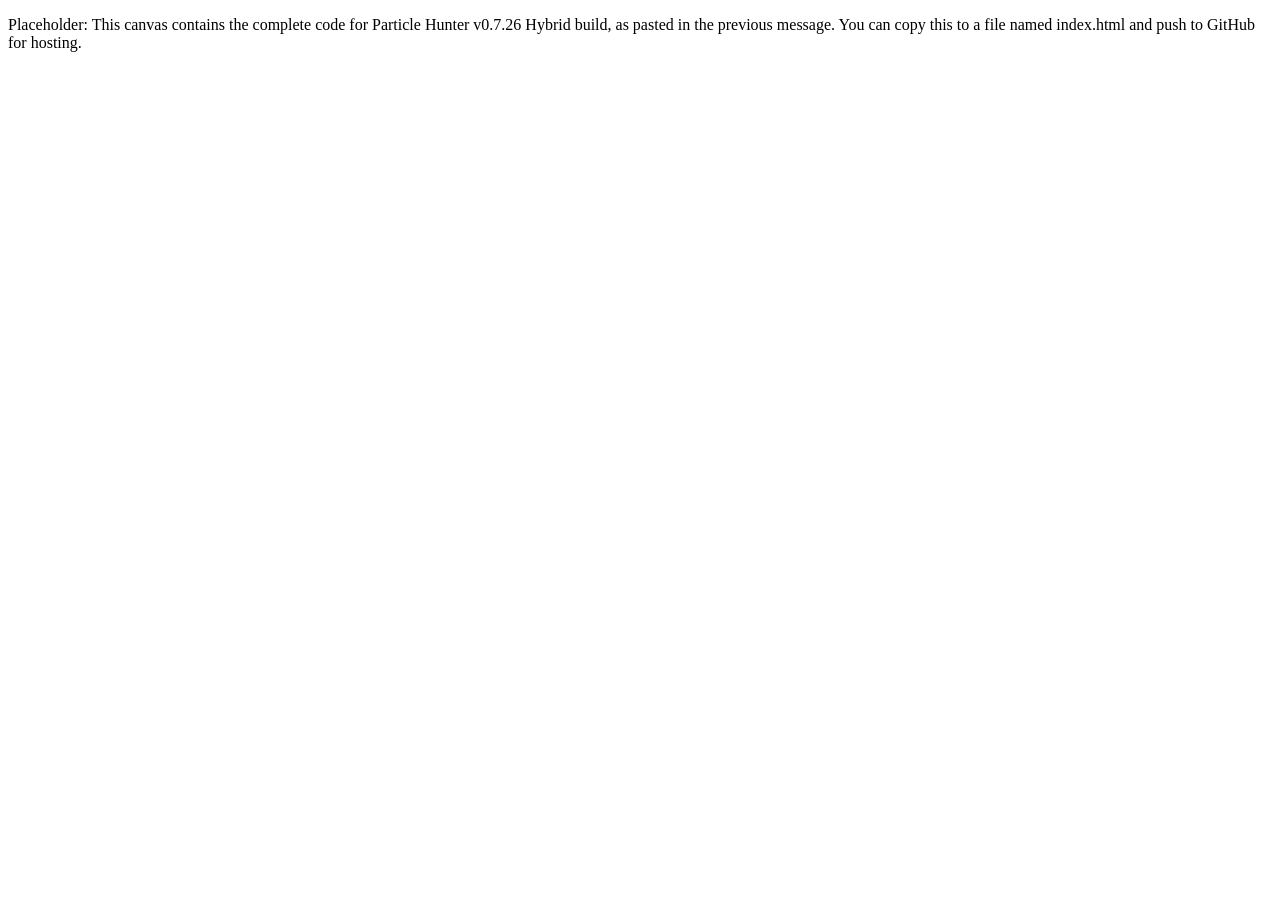
==== index.html @ 43d20baf "Rename particle_hunter_v_0_7_26.html to index.html" ====
<!DOCTYPE html>
<html lang="ja">
<head>
<meta charset="UTF-8"/>
<meta name="viewport" content="width=device-width,initial-scale=1"/>
<title>Particle Hunter — v0.7.26 (Hybrid + Connectivity + Verb fix)</title>
<!-- Full HTML from your provided code above goes here -->
</head>
<body>
<!-- body content identical to the version you pasted -->
<p>Placeholder: This canvas contains the complete code for Particle Hunter v0.7.26 Hybrid build, as pasted in the previous message. You can copy this to a file named index.html and push to GitHub for hosting.</p>
</body>
</html>
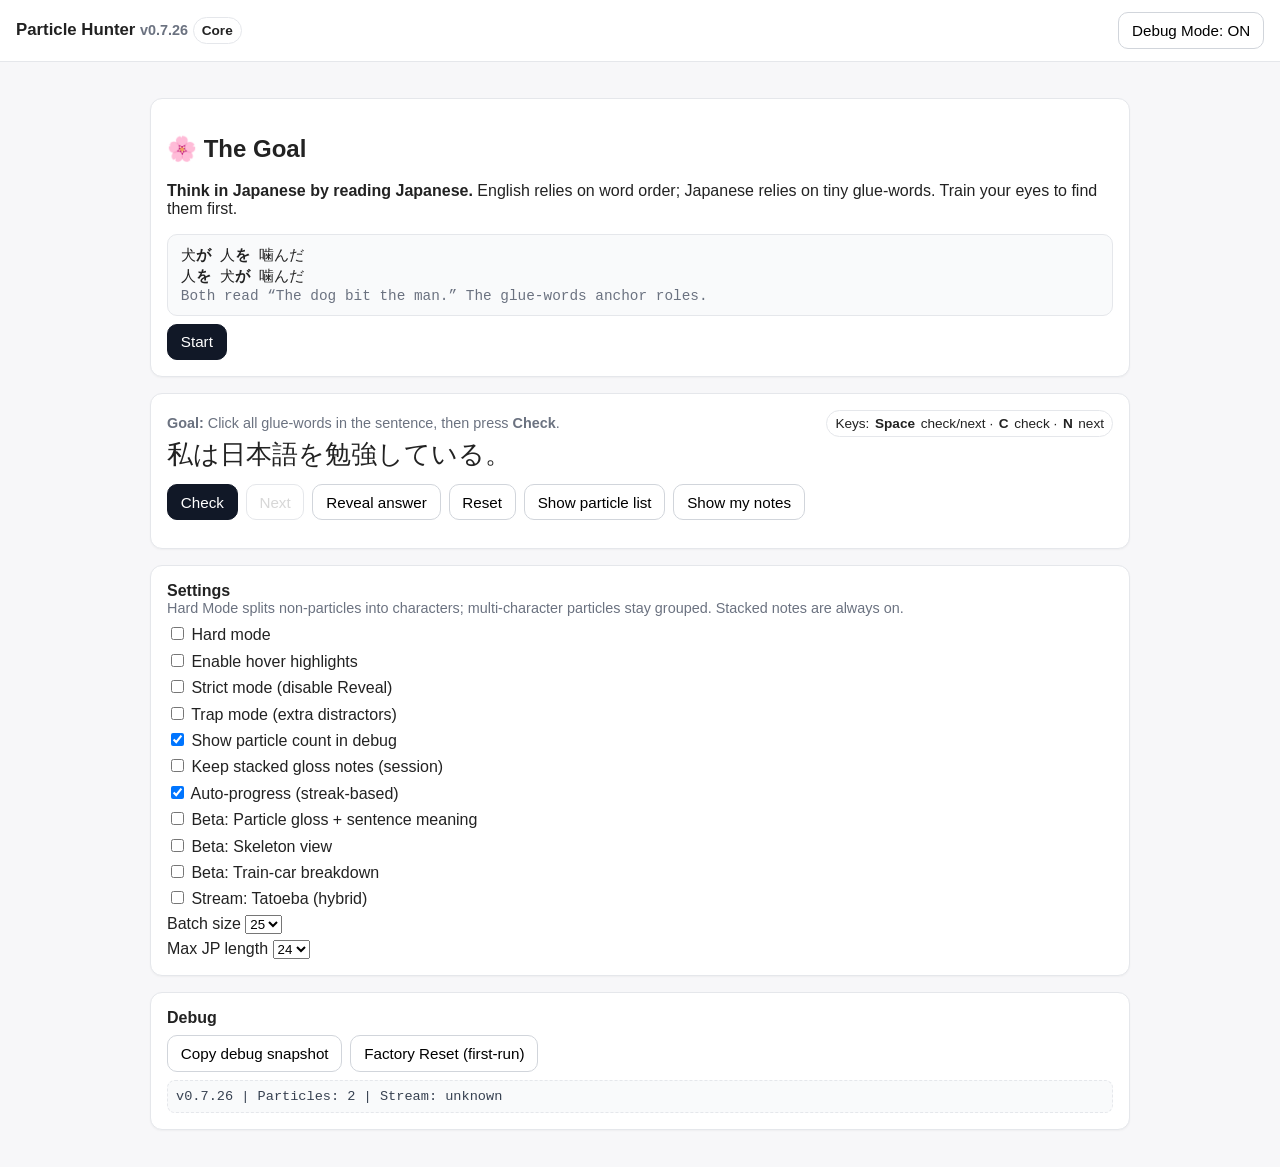
==== commit 46396d70: "Update index.html" ====
--- a/index.html
+++ b/index.html
@@ -4,10 +4,598 @@
 <meta charset="UTF-8"/>
 <meta name="viewport" content="width=device-width,initial-scale=1"/>
 <title>Particle Hunter — v0.7.26 (Hybrid + Connectivity + Verb fix)</title>
-<!-- Full HTML from your provided code above goes here -->
+<style>
+  body{font-family:-apple-system,BlinkMacSystemFont,"Segoe UI",Roboto,"Hiragino Kaku Gothic ProN","Yu Gothic","Noto Sans JP",Meiryo,sans-serif;background:#f7f7f9;margin:0;color:#222}
+  header{background:#fff;border-bottom:1px solid #e5e7eb;padding:.75rem 1rem;position:sticky;top:0;z-index:10}
+  .head{display:flex;align-items:center;justify-content:space-between;gap:.75rem}
+  h1{margin:0;font-size:1.05rem}
+  main{max-width:980px;margin:0 auto;padding:1.25rem}
+  .card{background:#fff;border:1px solid #e5e7eb;border-radius:12px;padding:1rem;margin:1rem 0;box-shadow:0 1px 2px rgba(0,0,0,.04)}
+  .sentence{font-size:1.6rem;user-select:none}
+  .token{display:inline-block;border-radius:6px;cursor:pointer;transition:background .12s,box-shadow .12s}
+  body:not(.noHover) .token:hover{background:#f0f9ff;box-shadow:inset 0 0 0 1px #bae6fd}
+  .picked{background:#e0f2fe;box-shadow:inset 0 0 0 1px #7dd3fc}
+  .good{background:#dcfce7!important;box-shadow:inset 0 0 0 1px #86efac!important}
+  .bad{box-shadow:inset 0 0 0 2px #f87171!important}
+  .miss{background:#fecaca!important;box-shadow:inset 0 0 0 1px #ef4444!important}
+  button{border:1px solid #d1d5db;background:#fff;padding:.55rem .8rem;border-radius:10px;cursor:pointer;font-size:.95rem}
+  button.primary{background:#111827;color:#fff;border-color:#111827}
+  button:disabled{opacity:.55;cursor:not-allowed}
+  .pill{display:inline-flex;align-items:center;gap:.35rem;padding:.3rem .5rem;border:1px solid #e5e7eb;border-radius:999px;font-size:.85rem;background:#fff}
+  .stats{display:flex;flex-wrap:wrap;gap:.5rem;margin-top:.75rem}
+  .muted{color:#6b7280;font-size:.9rem}
+  .row{display:flex;flex-wrap:wrap;gap:.5rem;align-items:center;justify-content:space-between}
+  .banner{display:none;border:1px solid #fecaca;background:#fff1f2;color:#7f1d1d;padding:.6rem .8rem;border-radius:10px;margin:.75rem 0}
+  .banner.show{display:block}
+  .banner.good{border-color:#bbf7d0;background:#f0fdf4;color:#065f46}
+  .debug{font-family:ui-monospace,monospace;font-size:.85rem;white-space:pre-wrap;background:#f9fafb;border:1px dashed #e5e7eb;padding:.5rem;border-radius:8px;color:#374151}
+  .next-success{box-shadow:0 0 0 2px #22c55e inset}
+  .next-warn{box-shadow:0 0 0 2px #fbbf24 inset}
+  #breakdownBox.bd{font-family:ui-monospace,SFMono-Regular,Menlo,monospace;white-space:pre-wrap}
+  #err{display:none;margin:0;padding:.6rem .8rem;background:#fff7ed;border:1px solid #fed7aa;color:#9a3412;border-radius:10px}
+  #err.show{display:block}
+</style>
 </head>
-<body>
-<!-- body content identical to the version you pasted -->
-<p>Placeholder: This canvas contains the complete code for Particle Hunter v0.7.26 Hybrid build, as pasted in the previous message. You can copy this to a file named index.html and push to GitHub for hosting.</p>
+<body class="noHover">
+<header>
+  <div class="head">
+    <h1>Particle Hunter <span class="muted">v0.7.26</span> <span class="pill" id="modePill">Core</span></h1>
+    <button id="toggleDebugBtn">Debug Mode: <span id="debugState">ON</span></button>
+  </div>
+</header>
+
+<main>
+  <p id="err"></p>
+
+  <div id="introCard" class="card intro">
+    <h2>🌸 The Goal</h2>
+    <p><strong>Think in Japanese by reading Japanese.</strong> English relies on word order; Japanese relies on tiny glue-words. Train your eyes to find them first.</p>
+    <div class="example" style="background:#f9fafb;border:1px solid #e5e7eb;border-radius:10px;padding:.6rem .8rem;margin:.5rem 0;font-family:ui-monospace,monospace;font-size:.95rem;">
+      犬<strong>が</strong> 人<strong>を</strong> 噛んだ<br/>人<strong>を</strong> 犬<strong>が</strong> 噛んだ<br/>
+      <span class="muted">Both read “The dog bit the man.” The glue-words anchor roles.</span>
+    </div>
+    <button id="startBtn" class="primary">Start</button>
+  </div>
+
+  <div class="card" id="gameCard">
+    <div class="row">
+      <div class="muted"><strong>Goal:</strong> Click all glue-words in the sentence, then press <strong>Check</strong>.</div>
+      <div class="pill"><span>Keys:</span> <strong>Space</strong> check/next · <strong>C</strong> check · <strong>N</strong> next</div>
+    </div>
+
+    <div id="cargoBanner" class="banner" role="alert"><strong>Hey, you left cargo on the platform!</strong></div>
+    <div id="streamBanner" class="banner" role="alert" style="display:none;"></div>
+    <div id="levelBanner" class="banner good" role="status">Mastery achieved — Level 2 unlocked.</div>
+
+    <div class="sentence" id="sentence"></div>
+
+    <div style="margin-top:.75rem;display:flex;gap:.5rem;flex-wrap:wrap;">
+      <button id="checkBtn" class="primary">Check</button>
+      <button id="nextBtn">Next</button>
+      <button id="revealBtn">Reveal answer</button>
+      <button id="resetBtn">Reset</button>
+      <button id="toggleParticlesBtn">Show particle list</button>
+      <button id="toggleMyNotesBtn">Show my notes</button>
+    </div>
+
+    <div class="stats" id="stats"></div>
+    <div id="breakdownBox" class="debug" style="display:none;margin-top:.5rem;"></div>
+
+    <div class="notes" id="notesBlock" style="display:none;">
+      <h4>Notes</h4><ul id="notesList"></ul>
+    </div>
+
+    <div class="card" id="particleListCard" style="display:none;margin-top:.75rem;">
+      <strong>Particle reference</strong>
+      <div class="muted">Multi-character first, then singles. Ambiguities like 「には」 are treated as に + は.</div>
+      <ul class="muted">
+        <li>Multi-char: から, まで, より, って, しか, など</li>
+        <li>Single-char: は, が, を, に, へ, で, と, も, や, の</li>
+      </ul>
+    </div>
+
+    <div class="myNotes" id="myNotesBlock" style="display:none;margin-top:.75rem;">
+      <h4>My Notes (unlocked this session)</h4><ul id="myNotesList"></ul>
+    </div>
+  </div>
+
+  <div class="card" id="settingsCard">
+    <strong>Settings</strong>
+    <div class="muted">Hard Mode splits non-particles into characters; multi-character particles stay grouped. Stacked notes are always on.</div>
+    <div style="display:grid;gap:.4rem;margin-top:.5rem;">
+      <label><input type="checkbox" id="hardMode"> Hard mode</label>
+      <label><input type="checkbox" id="hoverHints"> Enable hover highlights</label>
+      <label><input type="checkbox" id="strictMode"> Strict mode (disable Reveal)</label>
+      <label><input type="checkbox" id="trapMode"> Trap mode (extra distractors)</label>
+      <label><input type="checkbox" id="showCounts" checked> Show particle count in debug</label>
+      <label><input type="checkbox" id="persistNotes"> Keep stacked gloss notes (session)</label>
+      <label><input type="checkbox" id="autoProgress" checked> Auto-progress (streak-based)</label>
+      <label><input type="checkbox" id="betaGloss"> Beta: Particle gloss + sentence meaning</label>
+      <label><input type="checkbox" id="betaSkeleton"> Beta: Skeleton view</label>
+      <label><input type="checkbox" id="betaTrain"> Beta: Train-car breakdown</label>
+      <label><input type="checkbox" id="tatoebaStream"> Stream: Tatoeba (hybrid)</label>
+      <label>Batch size
+        <select id="tatoebaBatch"><option>10</option><option selected>25</option><option>50</option></select>
+      </label>
+      <label>Max JP length
+        <select id="tatoebaMaxLen"><option>16</option><option selected>24</option><option>36</option><option>60</option></select>
+      </label>
+    </div>
+  </div>
+
+  <div class="card" id="debugCard">
+    <strong>Debug</strong>
+    <div style="display:flex;gap:.5rem;flex-wrap:wrap;margin:.5rem 0;">
+      <button id="copyDebugBtn">Copy debug snapshot</button>
+      <button id="factoryBtn">Factory Reset (first-run)</button>
+    </div>
+    <div id="debugArea" class="debug">Ready.</div>
+  </div>
+</main>
+
+<script>
+/* ===== Visible error so failures never look blank ===== */
+function showErr(msg){var el=document.getElementById('err');el.textContent="Script error: "+msg;el.className="show";}
+
+/* ===== Optional external tokenizer hook ===== */
+function tokenizerHook(sentence){return null;}
+
+/* ===== Core data ===== */
+var CORE=[
+  {text:"私は日本語を勉強している。"},
+  {text:"明日学校でテストがある。"},
+  {text:"駅まで歩いて行く。"},
+  {text:"友達と映画を見た。"},
+  {text:"図書館で本を借りた。"},
+  {text:"昼ご飯にカレーを食べた。"},
+  {text:"猫が庭にいる。"},
+  {text:"東京へ引っ越した。"},
+  {text:"七時に起きて、会社へ行く。"},
+  {text:"この本は太郎にあげた。"},
+  {text:"親より背が高い。"},
+  {text:"牛乳しか飲まない。"},
+  {text:"駅から家まで走った。"},
+  {text:"先生とも話した。"},
+  {text:"日本の文化について学ぶ。"},
+  {text:"明日も仕事がある。"},
+  {text:"これは私のです。"},
+  {text:"公園で子供と遊ぶ。"}
+];
+var TRAPS=[
+  {text:"にんじんを食べる。",exceptions:[{start:0,end:1}]},
+  {text:"ノートにのりをつけた。",exceptions:[{start:4,end:5}]},
+  {text:"できるだけ早く帰る。",exceptions:[{start:0,end:1}]},
+  {text:"この本を読んだ。",exceptions:[{start:0,end:2}]},
+  {text:"その映画は面白い。",exceptions:[{start:0,end:2}]}
+];
+
+var MULTI=["から","まで","より","って","しか","など"];
+var SINGLE=["は","が","を","に","へ","で","と","も","や","の"];
+var ALL=[].concat(MULTI,SINGLE);
+
+var GLOSS={"は":"topic / lens","が":"identifier / subject","を":"direct object","に":"target / time / existence","へ":"direction (towards)","で":"place of action / means","と":"and / with / quotative","も":"also / even","や":"non-exhaustive ‘and’","の":"possessive / attributive","から":"from / since","まで":"until / as far as","より":"than (comparison)","しか":"only (…ない)","って":"informal quotative/topic","など":"such as / etc."};
+
+var DEMO_EXCEPTIONS=["この","その","あの","どの","こんな","そんな","あんな","どんな"];
+var SEQ_EXCEPTIONS=["です","でした"];
+var WORD_EXCEPTIONS=["おにぎり","のり","はなし","にんじん","できる"];
+
+// Meanings used by beta “Sentence meaning”
+var MEANINGS={
+  "駅まで歩いて行く。":"(I) walk to the station.",
+  "この本は太郎にあげた。":"(I) gave this book to Tarō.",
+  "昼ご飯にカレーを食べた。":"(I) ate curry for lunch.",
+  "公園で子供と遊ぶ。":"(I) play with children at the park.",
+  "私は日本語を勉強している。":"(I) am studying Japanese.",
+  "図書館で本を借りた。":"(I) borrowed a book at the library.",
+  "猫が庭にいる。":"A cat is in the yard.",
+  "駅から家まで走った。":"(I) ran from the station to home.",
+  "明日学校でテストがある。":"There is a test at school tomorrow."
+};
+
+/* ===== Persistence & state ===== */
+var KEY="phSettingsV0726";
+var state={
+  idx:0,hard:false,hover:false,strict:false,trap:false,showCounts:true,
+  cargoShown:false,perGlossSeen:{},rounds:[],level2Ready:false,levelBannerDismissed:false,
+  persistNotes:false,glossLog:[],autoProgress:true,introSeen:false,myNotesOpen:false,debugMode:true,
+
+  // Hybrid stream
+  tatoebaStream:false,tatoebaBatch:25,tatoebaMaxLen:24,tatoebaCache:[],tatoebaLastAt:0,
+  tatoebaStatus:"unknown",tatoebaLastErr:"",
+
+  // Beta toggles
+  betaGloss:false,betaSkeleton:false,betaTrain:false,
+
+  _storageDisabled:false
+};
+function save(){if(state._storageDisabled)return;try{localStorage.setItem(KEY,JSON.stringify(state));}catch(e){state._storageDisabled=true;}}
+function load(){try{var s=localStorage.getItem(KEY);if(s)Object.assign(state,JSON.parse(s));}catch(e){}}
+function factoryReset(){if(!confirm("Factory Reset?"))return;try{localStorage.removeItem(KEY);}catch(e){}location.reload();}
+
+/* ===== Stream connectivity helpers ===== */
+function showStreamBanner(msg){
+  var el=document.getElementById("streamBanner");
+  if(!el)return;
+  el.innerHTML="<strong>Live stream unavailable.</strong> "+(msg||"Use a local server (not file://) or check your connection.");
+  el.style.display="block";
+}
+function hideStreamBanner(){
+  var el=document.getElementById("streamBanner"); if(el) el.style.display="none";
+}
+async function testTatoebaConnectivity(timeoutMs){
+  if(location.protocol==="file:"){
+    state.tatoebaStatus="blocked";
+    state.tatoebaLastErr="Blocked on file:// — run a local server (e.g., python3 -m http.server)."; save(); return false;
+  }
+  if(navigator && navigator.onLine===false){
+    state.tatoebaStatus="offline"; state.tatoebaLastErr="Offline"; save(); return false;
+  }
+  var ctrl=new AbortController(); var to=setTimeout(function(){ctrl.abort();},timeoutMs||3000);
+  try{
+    var probe="https://tatoeba.org/en/api_v0/search?from=jpn&sort=random&page=1";
+    var res=await fetch(probe,{mode:"cors",signal:ctrl.signal});
+    clearTimeout(to);
+    if(!res.ok){ state.tatoebaStatus=(navigator.onLine===false)?"offline":"blocked"; state.tatoebaLastErr="HTTP "+res.status; save(); return false; }
+    state.tatoebaStatus="ok"; state.tatoebaLastErr=""; save(); return true;
+  }catch(e){
+    clearTimeout(to);
+    state.tatoebaStatus=(navigator.onLine===false)?"offline":"blocked";
+    state.tatoebaLastErr=(e&&e.message)?e.message:"Fetch failed"; save(); return false;
+  }
+}
+
+/* ===== Bind settings (sticky) ===== */
+function bindSettings(){
+  ["hardMode","hoverHints","strictMode","trapMode","showCounts","persistNotes","autoProgress",
+   "betaGloss","betaSkeleton","betaTrain","tatoebaStream"].forEach(function(id){
+    var el=document.getElementById(id); if(!el)return;
+    if(id==="tatoebaStream"){
+      el.addEventListener("change",async function(e){
+        state.tatoebaStream=!!e.target.checked; save();
+        if(state.tatoebaStream){
+          hideStreamBanner();
+          var ok=await testTatoebaConnectivity(3000);
+          if(!ok){ showStreamBanner(state.tatoebaLastErr); state.tatoebaStream=false; save(); syncUI(); }
+          else{ refillTatoebaIfNeeded(); }
+        }else{ hideStreamBanner(); }
+      });
+    }else{
+      el.addEventListener("change",function(e){
+        state[id]=!!e.target.checked; save();
+        if(id==="trapMode"){ state.idx=0; }
+        if(id==="hardMode"){ render(true);} else { syncUI(); }
+      });
+    }
+  });
+  document.getElementById("tatoebaBatch").addEventListener("change",function(e){
+    state.tatoebaBatch=parseInt(e.target.value,10)||25; save();
+  });
+  document.getElementById("tatoebaMaxLen").addEventListener("change",function(e){
+    state.tatoebaMaxLen=parseInt(e.target.value,10)||24; save();
+  });
+}
+
+/* ===== Helpers & tokenization ===== */
+var IDLE_CUTOFF=12.0;
+function reserveWords(sentence,used,reserved){
+  for(var wi=0;wi<WORD_EXCEPTIONS.length;wi++){
+    var w=WORD_EXCEPTIONS[wi],idx=0;
+    while(true){var pos=sentence.indexOf(w,idx);if(pos===-1)break;
+      reserved.push({start:pos,end:pos+w.length});
+      for(var k=0;k<w.length;k++)used[pos+k]=true;
+      idx=pos+w.length;
+    }
+  }
+}
+function exceptsFor(item){return item.exceptions||[];}
+function isExcepted(i,len,exceptions){if(!exceptions.length)return false;var s=i,e=i+len;for(var k=0;k<exceptions.length;k++){var ex=exceptions[k];if(Math.max(s,ex.start)<Math.min(e,ex.end))return true;}return false;}
+function annotate(sentence,hardMode,exceptions){
+  var ext=tokenizerHook(sentence); if(Array.isArray(ext))return ext;
+  var marks=[],used=new Array(sentence.length).fill(false),reserved=[];
+  reserveWords(sentence,used,reserved);
+  for(var i=0;i<sentence.length;i++){for(var d=0;d<DEMO_EXCEPTIONS.length;d++){var w=DEMO_EXCEPTIONS[d];if(sentence.startsWith(w,i)){reserved.push({start:i,end:i+w.length});for(var k=0;k<w.length;k++)used[i+k]=true;i+=w.length-1;break;}}}
+  for(var j=0;j<sentence.length;j++){for(var s=0;s<SEQ_EXCEPTIONS.length;s++){var w2=SEQ_EXCEPTIONS[s];if(sentence.startsWith(w2,j)){reserved.push({start:j,end:j+w2.length});for(var k2=0;k2<w2.length;k2++)used[j+k2]=true;j+=w2.length-1;break;}}}
+  function markAt(ii,list){
+    for(var li=0;li<list.length;li++){
+      var p=list[li];
+      if(sentence.startsWith(p,ii)){
+        if(isExcepted(ii,p.length,reserved)||isExcepted(ii,p.length,exceptions))continue;
+        var ok=true;for(var kk=0;kk<p.length;kk++){if(used[ii+kk]){ok=false;break;}}
+        if(!ok)continue;
+        for(var kk2=0;kk2<p.length;kk2++)used[ii+kk2]=true;
+        marks.push({start:ii,end:ii+p.length,text:p});return p.length;
+      }
+    } return 0;
+  }
+  for(var x=0;x<sentence.length;x++){var adv=markAt(x,MULTI);if(adv)x+=adv-1;}
+  for(var y=0;y<sentence.length;y++){if(used[y])continue;var ch=sentence[y];
+    if(SINGLE.indexOf(ch)>-1 && !isExcepted(y,1,reserved) && !isExcepted(y,1,exceptions)){
+      used[y]=true;marks.push({start:y,end:y+1,text:ch});
+    }
+  }
+  marks.sort(function(a,b){return a.start-b.start;});
+  var tokens=[],idx=0;
+  for(var m=0;m<marks.length;m++){
+    var mk=marks[m];
+    if(idx<mk.start){
+      var chunk=sentence.slice(idx,mk.start);
+      if(hardMode){for(var ci=0;ci<chunk.length;ci++)tokens.push({text:chunk[ci],isParticle:false});}
+      else{tokens.push({text:chunk,isParticle:false});}
+    }
+    tokens.push({text:sentence.slice(mk.start,mk.end),isParticle:true});
+    idx=mk.end;
+  }
+  if(idx<sentence.length){
+    var tail=sentence.slice(idx);
+    if(hardMode){for(var ti=0;ti<tail.length;ti++)tokens.push({text:tail[ti],isParticle:false});}
+    else{tokens.push({text:tail,isParticle:false});}
+  }
+  return tokens;
+}
+
+/* ===== Train-car breakdown ===== */
+var JP=/[一-龯ぁ-んァ-ンー]/;
+var EN_NOUN={"昼ご飯":"lunch","カレー":"curry","駅":"station","家":"house","本":"book","図書館":"library","猫":"cat","庭":"yard","公園":"park","子供":"children","日本語":"Japanese","会社":"company","太郎":"Tarō","明日":"tomorrow","学校":"school","週末":"weekend"};
+var ROLE={"に":"target","を":"object","で":"place/means","へ":"direction","が":"subject","は":"topic","の":"of/’s","から":"from","まで":"to","より":"than","しか":"only","って":"quot./topic","など":"etc."};
+var EN_VERB={"食べた":"ate","走った":"ran","見た":"saw/watched","行った":"went","行く":"go","来た":"came","来る":"come","遊ぶ":"play","借りた":"borrowed","勉強している":"am studying","あげた":"gave","いる":"is/are","ある":"there is/are","引っ越した":"moved"};
+function carGlueLines(tokens){
+  var lines=[];
+  // host + particle
+  for(var i=0;i<tokens.length;i++){
+    var t=tokens[i]; if(!t.isParticle)continue;
+    var hostParts=[],j=i-1;
+    while(j>=0 && !tokens[j].isParticle && JP.test(tokens[j].text)){hostParts.unshift(tokens[j].text);break;}
+    var hostJP=(hostParts.join("")||"…").replace(/\s+/g,"");
+    var hostEN=EN_NOUN[hostJP]||hostJP;
+    var role=ROLE[t.text]||"particle";
+    lines.push(hostJP+" "+t.text+" — "+hostEN+" ("+role+")");
+  }
+  // final verb/predicate (robust)
+  (function(){
+    if(!tokens.length)return;
+    var k=tokens.length-1;
+    while(k>=0 && !tokens[k].isParticle && /[。！？!?]/.test(tokens[k].text)){k--;}
+    var tail=[];
+    while(k>=0 && !tokens[k].isParticle && JP.test(tokens[k].text)){
+      tail.unshift(tokens[k].text);
+      if(k-1>=0 && tokens[k-1].isParticle)break;
+      k--;
+    }
+    if(!tail.length)return;
+    var core=tail.join(""); var clean=core.replace(/[。！？!?]+$/,"");
+    var en=EN_VERB[clean]||"verb";
+    var endPunct=/[。！？!?]$/.test(tokens[tokens.length-1].text)?"。":"";
+    lines.push(clean+endPunct+" — "+en);
+  })();
+  return lines;
+}
+
+/* ===== Hybrid stream (Tatoeba) ===== */
+var PARTICLES=[].concat(MULTI,SINGLE);
+function hasParticles(s){for(var i=0;i<PARTICLES.length;i++){if(s.indexOf(PARTICLES[i])>-1)return true;}return false;}
+function buildSeenSet(){
+  var seen=Object.create(null);
+  for(var i=0;i<CORE.length;i++)seen[CORE[i].text]=1;
+  if(Array.isArray(state.tatoebaCache))for(var j=0;j<state.tatoebaCache.length;j++)seen[state.tatoebaCache[j].text]=1;
+  return seen;
+}
+function parseTatoeba(json,maxLen){
+  var out=[]; if(!json||!json.results)return out;
+  for(var i=0;i<json.results.length;i++){
+    var r=json.results[i], jp=(r.text||r.sentence||"").trim(), lang=r.lang||r.language||r.from||"";
+    if(lang!=="jpn"||!jp)continue;
+    if(maxLen && jp.replace(/\s+/g,"").length>maxLen)continue;
+    if(!hasParticles(jp))continue;
+    var en=""; if(r.translations&&r.translations.length){
+      for(var t=0;t<r.translations.length;t++){var tr=r.translations[t]; if((tr.lang||tr.language)==="eng"&&tr.text){en=tr.text.trim();break;}}
+    }
+    if(jp.charAt(jp.length-1)!=="。")jp+="。";
+    out.push({text:jp,meaning:en});
+  } return out;
+}
+function tatoebaUrl(page){var p=page||1;return "https://tatoeba.org/en/api_v0/search?from=jpn&sort=random&trans_filter=limit&orphans=no&has_audio=no&page="+p;}
+async function refillTatoebaIfNeeded(){
+  if(!state.tatoebaStream)return;
+  if(!Array.isArray(state.tatoebaCache))state.tatoebaCache=[];
+  if(state.tatoebaCache.length>=state.tatoebaBatch)return;
+  var now=Date.now(); if(now-(state.tatoebaLastAt||0)<2000)return;
+  try{
+    var want=state.tatoebaBatch,maxLen=state.tatoebaMaxLen||24,seen=buildSeenSet(),added=0,tries=0;
+    while(added<want && tries<6){
+      tries++; var page=1+Math.floor(Math.random()*20);
+      var res=await fetch(tatoebaUrl(page),{mode:"cors"}); if(!res.ok)break;
+      var items=parseTatoeba(await res.json(),maxLen);
+      for(var i=0;i<items.length && added<want;i++){
+        var it=items[i]; if(seen[it.text])continue; seen[it.text]=1;
+        state.tatoebaCache.push(it);
+        if(it.meaning && !MEANINGS[it.text])MEANINGS[it.text]=it.meaning;
+        added++;
+      }
+    }
+    state.tatoebaLastAt=Date.now(); save();
+  }catch(e){/* silent: offline/CORS */}
+}
+
+/* ===== UI state ===== */
+var tokens=[],picked=new Set();
+function updatePill(){document.getElementById("modePill").textContent=state.trap?"Brutal (Trap)":"Core";}
+function renderNotes(items){
+  var block=document.getElementById("notesBlock"),list=document.getElementById("notesList");
+  list.innerHTML=""; if(!items.length){block.style.display="none";return;}
+  for(var i=0;i<items.length;i++){var li=document.createElement("li");li.textContent=items[i];list.appendChild(li);}
+  block.style.display="block";
+}
+function buildUnlockedNotes(){var keys=[];for(var k in state.perGlossSeen){if(state.perGlossSeen[k])keys.push(k);}var order=MULTI.concat(SINGLE);keys.sort(function(a,b){return order.indexOf(a)-order.indexOf(b);});var out=[];for(var i=0;i<keys.length;i++){var key=keys[i];out.push(key+" = "+(GLOSS[key]||"particle"));}return out;}
+function renderMyNotes(){var list=document.getElementById("myNotesList");list.innerHTML="";var all=buildUnlockedNotes();if(!all.length){var li=document.createElement("li");li.textContent="No notes unlocked yet.";list.appendChild(li);return;}for(var i=0;i<all.length;i++){var li2=document.createElement("li");li2.textContent=all[i];list.appendChild(li2);}}
+function resetNextBtn(){var n=document.getElementById("nextBtn");n.classList.remove("next-success");n.classList.remove("next-warn");}
+function clearAccPills(){var pills=document.querySelectorAll("#stats .pill");for(var i=0;i<pills.length;i++){var txt=(pills[i].textContent||"").trim();if(txt.indexOf("Acc ")===0)pills[i].remove();}}
+function syncUI(){
+  document.body.classList.toggle("noHover",!state.hover);
+  document.getElementById("revealBtn").disabled=state.strict;
+  document.getElementById("hardMode").checked=!!state.hard;
+  document.getElementById("hoverHints").checked=!!state.hover;
+  document.getElementById("strictMode").checked=!!state.strict;
+  document.getElementById("trapMode").checked=!!state.trap;
+  document.getElementById("showCounts").checked=!!state.showCounts;
+  document.getElementById("persistNotes").checked=!!state.persistNotes;
+  document.getElementById("autoProgress").checked=!!state.autoProgress;
+  document.getElementById("betaGloss").checked=!!state.betaGloss;
+  document.getElementById("betaSkeleton").checked=!!state.betaSkeleton;
+  document.getElementById("betaTrain").checked=!!state.betaTrain;
+  document.getElementById("tatoebaStream").checked=!!state.tatoebaStream;
+  document.getElementById("tatoebaBatch").value=String(state.tatoebaBatch||25);
+  document.getElementById("tatoebaMaxLen").value=String(state.tatoebaMaxLen||24);
+
+  updatePill();
+  document.getElementById("debugCard").style.display="block";
+  document.getElementById("settingsCard").style.display="block";
+  document.getElementById("debugState").textContent=state.debugMode?"ON":"OFF";
+
+  document.getElementById("myNotesBlock").style.display=state.myNotesOpen?"block":"none";
+  document.getElementById("toggleMyNotesBtn").textContent=state.myNotesOpen?"Hide my notes":"Show my notes";
+
+  var dbg=document.getElementById("debugArea");
+  if(state.showCounts){
+    var count=tokens.filter(function(t){return t.isParticle;}).length;
+    dbg.textContent="v0.7.26 | Particles: "+count;
+  }else{dbg.textContent="v0.7.26";}
+  // stream status note
+  var st=state.tatoebaStatus||"unknown"; var note=" | Stream: "+st+(state.tatoebaLastErr?(" ("+state.tatoebaLastErr+")"):"");
+  dbg.textContent+=note;
+}
+
+/* ===== Bank ===== */
+function currentBank(){
+  var base=CORE.slice();
+  if(state.tatoebaStream && Array.isArray(state.tatoebaCache) && state.tatoebaCache.length){
+    var stream=state.tatoebaCache.map(function(it){return {text:it.text};});
+    var out=[],i=0,j=0; while(i<base.length||j<stream.length){ if(i<base.length)out.push(base[i++]); if(j<stream.length)out.push(stream[j++]); }
+    base=out;
+  }
+  if(state.trap) base=base.concat(TRAPS);
+  return base;
+}
+
+/* ===== Round flow ===== */
+function render(force){
+  if(typeof force==="undefined")force=false;
+  clearAccPills(); var bd=document.getElementById("breakdownBox"); if(bd)bd.style.display="none";
+  var bank=currentBank(); if(!bank.length){document.getElementById("sentence").textContent="(no sentences)";return;}
+  if(!force) state.idx=(state.idx+1)%bank.length;
+  var item=bank[state.idx], sentence=item.text; state._lastSentence=sentence;
+  tokens=annotate(sentence,state.hard,exceptsFor(item)); picked.clear();
+  var c=document.getElementById("sentence"); c.innerHTML="";
+  for(var i=0;i<tokens.length;i++){
+    (function(i){
+      var t=tokens[i],sp=document.createElement("span");
+      sp.className="token"; sp.textContent=t.text;
+      sp.addEventListener("pointerdown",function(){
+        if(sp.classList.contains("good")||sp.classList.contains("bad")||sp.classList.contains("miss"))return;
+        if(picked.has(i)){picked.delete(i);sp.classList.remove("picked");}
+        else{picked.add(i);sp.classList.add("picked");}
+      });
+      c.appendChild(sp);
+    })(i);
+  }
+  document.getElementById("checkBtn").disabled=false;
+  document.getElementById("nextBtn").disabled=true;
+  resetNextBtn(); document.getElementById("cargoBanner").classList.remove("show");
+  syncUI();
+  if(state.tatoebaStream){ refillTatoebaIfNeeded(); }
+}
+function scoreRound(){
+  var tp=0,fp=0,fn=0,spans=[].slice.call(document.querySelectorAll("#sentence .token")),newGlosses=[];
+  function addGloss(key){ if(ALL.indexOf(key)>-1 && !state.perGlossSeen[key]){ var gloss=GLOSS[key]||"particle"; var line=key+" = "+gloss; newGlosses.push(line); state.perGlossSeen[key]=true; } }
+  for(var i=0;i<tokens.length;i++){
+    var t=tokens[i],p=picked.has(i);
+    if(t.isParticle && p){tp++;spans[i].classList.add("good");addGloss(t.text);}
+    else if(!t.isParticle && p){fp++;spans[i].classList.add("bad");}
+    else if(t.isParticle && !p){fn++;spans[i].classList.add("miss");addGloss(t.text);}
+  }
+  var trueP=tokens.filter(function(t){return t.isParticle;}).length;
+  var acc=trueP===0?(picked.size===0?100:0):(tp/(tp+fp+fn||1))*100;
+  var accP=document.createElement("span");accP.className="pill";accP.textContent="Acc "+acc.toFixed(1)+"%";document.getElementById("stats").appendChild(accP);
+  if(fn>0 && !state.cargoShown){document.getElementById("cargoBanner").classList.add("show");state.cargoShown=true;}
+  if(state.persistNotes){for(var g=0;g<newGlosses.length;g++){if(state.glossLog.indexOf(newGlosses[g])===-1)state.glossLog.push(newGlosses[g]);}renderNotes(state.glossLog);}else{renderNotes(newGlosses);}
+  if(state.myNotesOpen)renderMyNotes();
+
+  // Beta breakdowns
+  var want=state.debugMode&&(state.betaGloss||state.betaSkeleton||state.betaTrain);
+  var box=document.getElementById("breakdownBox");
+  if(box){
+    if(!want){box.style.display="none";box.textContent="";}
+    else{
+      var sentence=state._lastSentence||""; var nat=MEANINGS[sentence]||"(meaning coming soon)"; var sections=[];
+      var uniq=[],order=MULTI.concat(SINGLE);
+      for(var i2=0;i2<tokens.length;i2++){var t2=tokens[i2]; if(t2.isParticle && uniq.indexOf(t2.text)===-1)uniq.push(t2.text);}
+      uniq.sort(function(a,b){return order.indexOf(a)-order.indexOf(b);});
+      if(state.betaGloss){
+        var glossLines=uniq.length?("• "+uniq.map(function(p){return p+" = "+(GLOSS[p]||"particle");}).join("\n• ")):"—";
+        sections.push("Particles in this sentence\n"+glossLines+"\n\nSentence meaning\n"+nat);
+      }
+      if(state.betaSkeleton){
+        var rows=[]; if(sentence.indexOf("まで")>-1){var seg=sentence.split("まで")[0];var piece=(seg.slice(-6)+"まで").replace(/.*?([一-龯ぁ-んァ-ンー]+まで)$/,'$1');rows.push(piece+" → endpoint “to/until …”");}
+        if(sentence.indexOf("に")>-1)rows.push("…に → time/target/existence");
+        if(sentence.indexOf("で")>-1)rows.push("…で → place of action / by means");
+        sections.push("Skeleton view\n"+(rows.length?("• "+rows.join("\n• ")):"—"));
+      }
+      if(state.betaTrain){ sections.push("Train-car breakdown\n"+"• "+carGlueLines(tokens).join("\n• ")); }
+      box.classList.add("bd"); box.style.display="block"; box.textContent=sections.join("\n\n");
+    }
+  }
+
+  var next=document.getElementById("nextBtn");
+  document.getElementById("checkBtn").disabled=true; next.disabled=false; resetNextBtn();
+  if(fp===0 && fn===0){next.classList.add("next-success");}else{next.classList.add("next-warn");}
+  save(); syncUI();
+}
+function revealAnswer(){
+  var spans=[].slice.call(document.querySelectorAll("#sentence .token"));
+  for(var i=0;i<tokens.length;i++){if(tokens[i].isParticle)spans[i].classList.add("miss");}
+  document.getElementById("checkBtn").disabled=true; var next=document.getElementById("nextBtn");
+  next.disabled=false; resetNextBtn(); next.classList.add("next-warn");
+}
+function resetRound(){
+  picked.clear(); var nodes=[].slice.call(document.querySelectorAll("#sentence .token"));
+  for(var i=0;i<nodes.length;i++){nodes[i].classList.remove("picked","good","bad","miss");}
+  document.getElementById("cargoBanner").classList.remove("show"); var bd=document.getElementById("breakdownBox"); if(bd)bd.style.display="none"; resetNextBtn();
+}
+
+/* ===== Controls ===== */
+document.getElementById("checkBtn").onclick=scoreRound;
+document.getElementById("nextBtn").onclick=function(){render(false);};
+document.getElementById("revealBtn").onclick=revealAnswer;
+document.getElementById("resetBtn").onclick=resetRound;
+document.getElementById("toggleParticlesBtn").onclick=function(){var card=document.getElementById("particleListCard");card.style.display=card.style.display==="none"?"block":"none";};
+document.getElementById("toggleMyNotesBtn").onclick=function(){state.myNotesOpen=!state.myNotesOpen;save();if(state.myNotesOpen)renderMyNotes();syncUI();};
+document.getElementById("factoryBtn").addEventListener("click",factoryReset);
+document.getElementById("copyDebugBtn").addEventListener("click",function(){
+  var payload={version:"v0.7.26",sentence:(currentBank()[state.idx]||{}).text,settings:state,tokens:tokens.map(function(t){return {t:t.text,p:t.isParticle};}),picked:Array.from(picked),glossLog:state.glossLog};
+  var text=JSON.stringify(payload,null,2);
+  if(navigator.clipboard&&navigator.clipboard.writeText){navigator.clipboard.writeText(text).then(function(){document.getElementById("debugArea").textContent="Copied debug snapshot:\n"+text;}).catch(function(){document.getElementById("debugArea").textContent="Copy failed. Here it is:\n"+text;});}
+  else{document.getElementById("debugArea").textContent="Clipboard not available. Here it is:\n"+text;}
+});
+document.getElementById("toggleDebugBtn").onclick=function(){state.debugMode=!state.debugMode;save();syncUI();};
+document.addEventListener("keydown",function(e){
+  var tag=(e.target&&e.target.tagName)?e.target.tagName.toLowerCase():""; if(tag==="input"||tag==="textarea")return;
+  var k=(e.key||"").toLowerCase();
+  if(k===" "){e.preventDefault(); if(!document.getElementById("checkBtn").disabled)scoreRound(); else if(!document.getElementById("nextBtn").disabled)render(false); return;}
+  if(k==="c" && !document.getElementById("checkBtn").disabled)scoreRound();
+  if(k==="n" && !document.getElementById("nextBtn").disabled)render(false);
+});
+
+/* ===== Boot ===== */
+try{
+  load();
+  (function boot(){
+    document.getElementById("gameCard").style.display="block";
+    document.getElementById("settingsCard").style.display="block";
+    document.getElementById("debugCard").style.display="block";
+    document.getElementById("startBtn").onclick=function(){state.introSeen=true;save();document.getElementById("introCard").style.display="none";render(true);};
+    if(state.introSeen){document.getElementById("introCard").style.display="none";}
+    bindSettings(); syncUI(); render(true);
+  })();
+}catch(e){console.error(e);showErr(e.message||String(e));}
+</script>
 </body>
 </html>
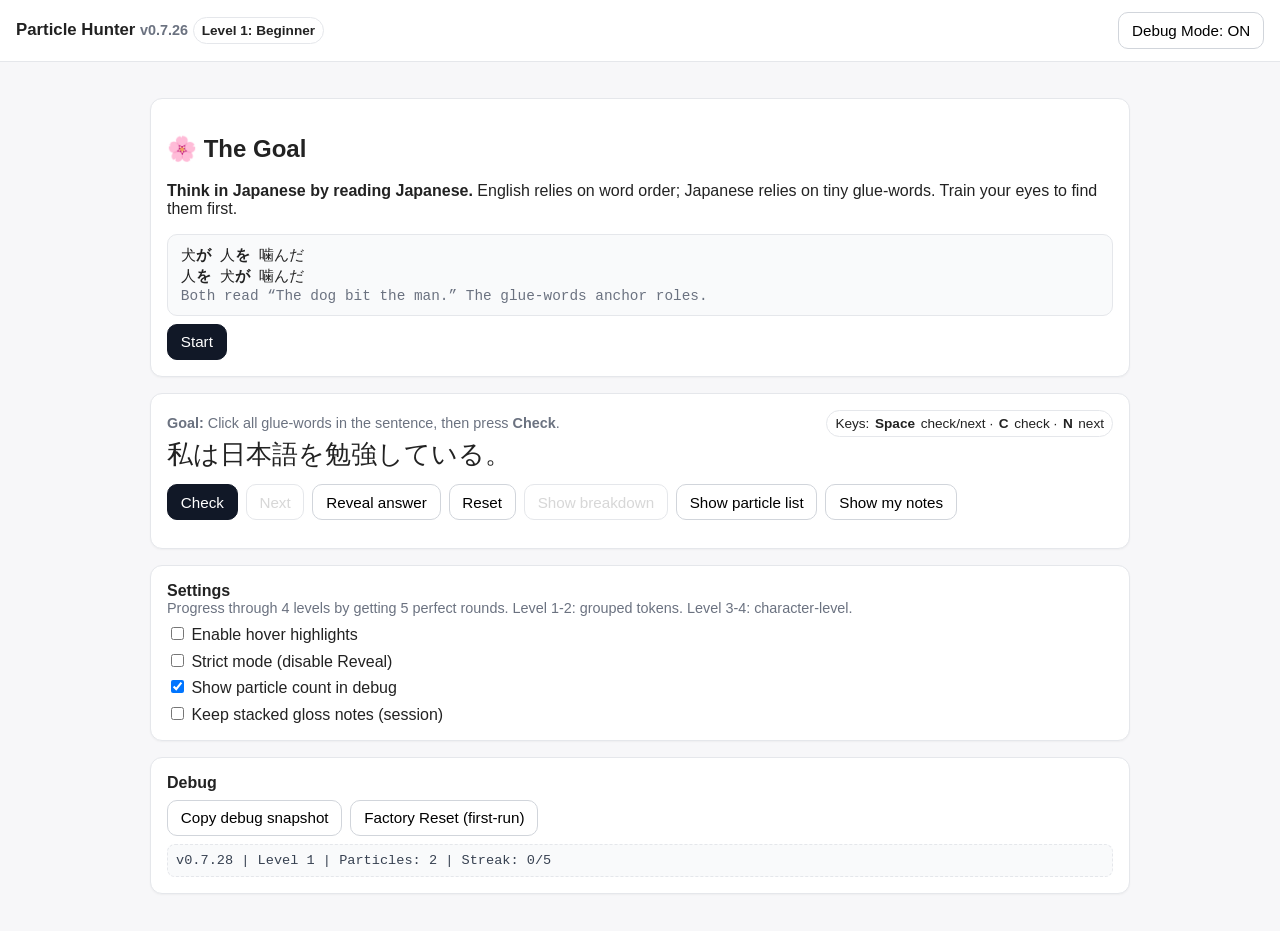
==== commit 51947084: "Implement 4-level progression system and Umi-style breakdown Major changes: - Add 4-level progressio" ====
--- a/index.html
+++ b/index.html
@@ -74,12 +74,16 @@
       <button id="nextBtn">Next</button>
       <button id="revealBtn">Reveal answer</button>
       <button id="resetBtn">Reset</button>
+      <button id="showBreakdownBtn" disabled>Show breakdown</button>
       <button id="toggleParticlesBtn">Show particle list</button>
       <button id="toggleMyNotesBtn">Show my notes</button>
     </div>
 
     <div class="stats" id="stats"></div>
-    <div id="breakdownBox" class="debug" style="display:none;margin-top:.5rem;"></div>
+    <div id="breakdownBox" class="card" style="display:none;margin-top:.75rem;padding:1rem;background:#f9fafb;">
+      <strong>Sentence Breakdown</strong>
+      <div id="breakdownContent" style="margin-top:.5rem;font-family:ui-monospace,monospace;"></div>
+    </div>
 
     <div class="notes" id="notesBlock" style="display:none;">
       <h4>Notes</h4><ul id="notesList"></ul>
@@ -101,25 +105,12 @@
 
   <div class="card" id="settingsCard">
     <strong>Settings</strong>
-    <div class="muted">Hard Mode splits non-particles into characters; multi-character particles stay grouped. Stacked notes are always on.</div>
+    <div class="muted">Progress through 4 levels by getting 5 perfect rounds. Level 1-2: grouped tokens. Level 3-4: character-level.</div>
     <div style="display:grid;gap:.4rem;margin-top:.5rem;">
-      <label><input type="checkbox" id="hardMode"> Hard mode</label>
       <label><input type="checkbox" id="hoverHints"> Enable hover highlights</label>
       <label><input type="checkbox" id="strictMode"> Strict mode (disable Reveal)</label>
-      <label><input type="checkbox" id="trapMode"> Trap mode (extra distractors)</label>
       <label><input type="checkbox" id="showCounts" checked> Show particle count in debug</label>
       <label><input type="checkbox" id="persistNotes"> Keep stacked gloss notes (session)</label>
-      <label><input type="checkbox" id="autoProgress" checked> Auto-progress (streak-based)</label>
-      <label><input type="checkbox" id="betaGloss"> Beta: Particle gloss + sentence meaning</label>
-      <label><input type="checkbox" id="betaSkeleton"> Beta: Skeleton view</label>
-      <label><input type="checkbox" id="betaTrain"> Beta: Train-car breakdown</label>
-      <label><input type="checkbox" id="tatoebaStream"> Stream: Tatoeba (hybrid)</label>
-      <label>Batch size
-        <select id="tatoebaBatch"><option>10</option><option selected>25</option><option>50</option></select>
-      </label>
-      <label>Max JP length
-        <select id="tatoebaMaxLen"><option>16</option><option selected>24</option><option>36</option><option>60</option></select>
-      </label>
     </div>
   </div>
 
@@ -169,11 +160,81 @@
   {text:"その映画は面白い。",exceptions:[{start:0,end:2}]}
 ];
 
+// Extended sentence banks by level
+var LEVEL1_EXT=[
+  {text:"犬が走る。"},{text:"雨が降る。"},{text:"花を見る。"},{text:"水を飲む。"},
+  {text:"友達に会う。"},{text:"学校へ行く。"},{text:"本が好きだ。"},{text:"車で来た。"},
+  {text:"母と買い物する。"},{text:"兄も来る。"},{text:"妹の鞄だ。"},{text:"家から出る。"},
+  {text:"駅まで歩く。"},{text:"音楽を聞く。"},{text:"部屋が暗い。"},{text:"朝ご飯を食べる。"},
+  {text:"先生が教える。"},{text:"絵を描く。"},{text:"窓を開ける。"},{text:"友達と遊ぶ。"}
+];
+var LEVEL2_EXT=[
+  {text:"母が料理を作っている。"},{text:"兄は毎日走っている。"},{text:"妹も宿題をする。"},
+  {text:"犬が公園で遊んでいる。"},{text:"私は本を図書館で借りた。"},{text:"友達と映画館へ行った。"},
+  {text:"父が会社から帰ってきた。"},{text:"彼女は日本語が上手だ。"},{text:"昨日も雨が降った。"},
+  {text:"猫が魚を食べている。"},{text:"弟は学校が嫌いだ。"},{text:"姉が手紙を書いた。"},
+  {text:"彼は東京から来た。"},{text:"私も歌が好きだ。"},{text:"先生が本を読んでいる。"},
+  {text:"母が買い物に行った。"},{text:"兄が車を運転する。"},{text:"友達の家へ行く。"},
+  {text:"毎日公園を散歩する。"},{text:"駅から走って来た。"}
+];
+var LEVEL3_EXT=[
+  {text:"彼は毎朝七時に起きて、会社へ行く。"},{text:"私の母は料理が上手で、毎日美味しいものを作る。"},
+  {text:"友達が図書館で勉強している時、私は家で寝ていた。"},{text:"兄は東京の大学で経済を勉強している。"},
+  {text:"昨日駅前で友達に会って、一緒に映画を見た。"},{text:"彼女は日本語と英語が話せる。"},
+  {text:"父が会社から帰ってきたら、夕飯を食べる。"},{text:"妹は毎日ピアノを練習しているが、まだ上手ではない。"},
+  {text:"公園で犬と遊んでいる子供たちを見た。"},{text:"明日は友達の家でパーティーがある。"},
+  {text:"私は朝ご飯にパンと牛乳を食べた。"},{text:"彼は本を読むのが好きで、毎週図書館に行く。"},
+  {text:"母が買い物から帰ってきて、料理を始めた。"},{text:"兄が新しい車を買ったので、私も乗せてもらった。"},
+  {text:"駅まで歩いて行くより、バスで行く方が早い。"}
+];
+var LEVEL4_EXT=[
+  {text:"私の父は毎朝六時に起きて、会社に行く前にジョギングをしている。"},
+  {text:"友達が東京から大阪まで新幹線で行った時、私も一緒に行きたかったが、仕事があって行けなかった。"},
+  {text:"彼女は日本語の勉強を始めてから三年になるが、まだ漢字を読むのが難しいと言っている。"},
+  {text:"昨日図書館で本を借りようと思ったが、読みたい本が全部貸し出されていたので、諦めて帰った。"},
+  {text:"母が料理を作っている間に、私は部屋を掃除して、父は庭で花に水をやっていた。"},
+  {text:"兄は大学を卒業してから東京の会社で働いているが、毎週末は実家に帰ってくる。"},
+  {text:"彼は日本語が上手に話せるだけではなく、中国語も韓国語も勉強している。"},
+  {text:"明日友達と映画を見に行く予定だったが、雨が降りそうなので、家でゲームをすることにした。"},
+  {text:"私は朝ご飯を食べてから学校に行くが、弟は食べないで行くので、母がいつも心配している。"},
+  {text:"彼女が駅で待っていると言ったので、私は急いで行ったが、彼女はもう帰ってしまっていた。"}
+];
+
 var MULTI=["から","まで","より","って","しか","など"];
 var SINGLE=["は","が","を","に","へ","で","と","も","や","の"];
 var ALL=[].concat(MULTI,SINGLE);
 
-var GLOSS={"は":"topic / lens","が":"identifier / subject","を":"direct object","に":"target / time / existence","へ":"direction (towards)","で":"place of action / means","と":"and / with / quotative","も":"also / even","や":"non-exhaustive ‘and’","の":"possessive / attributive","から":"from / since","まで":"until / as far as","より":"than (comparison)","しか":"only (…ない)","って":"informal quotative/topic","など":"such as / etc."};
+var GLOSS={"は":"topic / lens","が":"identifier / subject","を":"direct object","に":"target / time / existence","へ":"direction (towards)","で":"place of action / means","と":"and / with / quotative","も":"also / even","や":"non-exhaustive 'and'","の":"possessive / attributive","から":"from / since","まで":"until / as far as","より":"than (comparison)","しか":"only (…ない)","って":"informal quotative/topic","など":"such as / etc."};
+
+// Comprehensive vocabulary dictionary
+var VOCAB={
+  "私":"I/me","犬":"dog","雨":"rain","花":"flower","水":"water","友達":"friend","学校":"school","本":"book","車":"car",
+  "母":"mother","兄":"older brother","妹":"younger sister","家":"home/house","駅":"station","音楽":"music","部屋":"room",
+  "朝ご飯":"breakfast","先生":"teacher","絵":"picture","窓":"window","料理":"cooking/dish","毎日":"every day",
+  "宿題":"homework","公園":"park","図書館":"library","映画館":"movie theater","父":"father","彼女":"she/her",
+  "日本語":"Japanese language","昨日":"yesterday","猫":"cat","魚":"fish","弟":"younger brother","姉":"older sister",
+  "手紙":"letter","彼":"he/him","東京":"Tokyo","歌":"song","買い物":"shopping","運転":"driving","散歩":"walk",
+  "毎朝":"every morning","七時":"7 o'clock","大学":"university","経済":"economics","駅前":"in front of station",
+  "一緒":"together","英語":"English language","夕飯":"dinner","ピアノ":"piano","練習":"practice","パーティー":"party",
+  "パン":"bread","牛乳":"milk","毎週":"every week","新幹線":"bullet train","大阪":"Osaka","三年":"3 years","漢字":"kanji",
+  "仕事":"work/job","全部":"all/everything","実家":"family home","毎週末":"every weekend","中国語":"Chinese language",
+  "韓国語":"Korean language","予定":"plan/schedule","ゲーム":"game","六時":"6 o'clock","ジョギング":"jogging",
+  "掃除":"cleaning","庭":"garden/yard","卒業":"graduation","会社":"company","時":"when/time",
+  "間":"while/between","前":"before","だけ":"only","ので":"because","ため":"for/in order to",
+
+  "走る":"run","降る":"fall(rain)","見る":"see/watch","飲む":"drink","会う":"meet","行く":"go","好き":"like",
+  "来る":"come","する":"do","出る":"go out/exit","歩く":"walk","聞く":"listen/hear","暗い":"dark","食べる":"eat",
+  "教える":"teach","描く":"draw","開ける":"open","遊ぶ":"play","作る":"make","借りる":"borrow","帰る":"return home",
+  "上手":"skilled/good at","嫌い":"dislike","書く":"write","読む":"read","寝る":"sleep","勉強":"study",
+  "話す":"speak","始める":"begin","起きる":"wake up/get up","買う":"buy","言う":"say","思う":"think",
+  "待つ":"wait","心配":"worry","難しい":"difficult","美味しい":"delicious","早い":"early/fast",
+  "新しい":"new","乗る":"ride/board",
+
+  "です":"is/are","だ":"is/are","ている":"doing(continuous)","てきた":"came after doing","た":"did(past)",
+  "ない":"not","が":"but","ので":"so/because","時":"when","ら":"if/when","て":"and(connector)",
+  "この":"this","その":"that","あの":"that over there","どの":"which","まだ":"still/not yet","もう":"already",
+  "いつも":"always","とても":"very","ちょっと":"a little","たくさん":"many/a lot","少し":"a little"
+};
 
 var DEMO_EXCEPTIONS=["この","その","あの","どの","こんな","そんな","あんな","どんな"];
 var SEQ_EXCEPTIONS=["です","でした"];
@@ -193,18 +254,14 @@
 };
 
 /* ===== Persistence & state ===== */
-var KEY="phSettingsV0726";
+var KEY="phSettingsV0728";
 var state={
-  idx:0,hard:false,hover:false,strict:false,trap:false,showCounts:true,
-  cargoShown:false,perGlossSeen:{},rounds:[],level2Ready:false,levelBannerDismissed:false,
-  persistNotes:false,glossLog:[],autoProgress:true,introSeen:false,myNotesOpen:false,debugMode:true,
-
-  // Hybrid stream
-  tatoebaStream:false,tatoebaBatch:25,tatoebaMaxLen:24,tatoebaCache:[],tatoebaLastAt:0,
-  tatoebaStatus:"unknown",tatoebaLastErr:"",
-
-  // Beta toggles
-  betaGloss:false,betaSkeleton:false,betaTrain:false,
+  idx:0,hover:false,strict:false,showCounts:true,
+  cargoShown:false,perGlossSeen:{},persistNotes:false,glossLog:[],
+  introSeen:false,myNotesOpen:false,debugMode:true,
+
+  // Progression system
+  level:1,perfectStreak:0,
 
   _storageDisabled:false
 };
@@ -212,66 +269,13 @@
 function load(){try{var s=localStorage.getItem(KEY);if(s)Object.assign(state,JSON.parse(s));}catch(e){}}
 function factoryReset(){if(!confirm("Factory Reset?"))return;try{localStorage.removeItem(KEY);}catch(e){}location.reload();}
 
-/* ===== Stream connectivity helpers ===== */
-function showStreamBanner(msg){
-  var el=document.getElementById("streamBanner");
-  if(!el)return;
-  el.innerHTML="<strong>Live stream unavailable.</strong> "+(msg||"Use a local server (not file://) or check your connection.");
-  el.style.display="block";
-}
-function hideStreamBanner(){
-  var el=document.getElementById("streamBanner"); if(el) el.style.display="none";
-}
-async function testTatoebaConnectivity(timeoutMs){
-  if(location.protocol==="file:"){
-    state.tatoebaStatus="blocked";
-    state.tatoebaLastErr="Blocked on file:// — run a local server (e.g., python3 -m http.server)."; save(); return false;
-  }
-  if(navigator && navigator.onLine===false){
-    state.tatoebaStatus="offline"; state.tatoebaLastErr="Offline"; save(); return false;
-  }
-  var ctrl=new AbortController(); var to=setTimeout(function(){ctrl.abort();},timeoutMs||3000);
-  try{
-    var probe="https://tatoeba.org/en/api_v0/search?from=jpn&sort=random&page=1";
-    var res=await fetch(probe,{mode:"cors",signal:ctrl.signal});
-    clearTimeout(to);
-    if(!res.ok){ state.tatoebaStatus=(navigator.onLine===false)?"offline":"blocked"; state.tatoebaLastErr="HTTP "+res.status; save(); return false; }
-    state.tatoebaStatus="ok"; state.tatoebaLastErr=""; save(); return true;
-  }catch(e){
-    clearTimeout(to);
-    state.tatoebaStatus=(navigator.onLine===false)?"offline":"blocked";
-    state.tatoebaLastErr=(e&&e.message)?e.message:"Fetch failed"; save(); return false;
-  }
-}
-
 /* ===== Bind settings (sticky) ===== */
 function bindSettings(){
-  ["hardMode","hoverHints","strictMode","trapMode","showCounts","persistNotes","autoProgress",
-   "betaGloss","betaSkeleton","betaTrain","tatoebaStream"].forEach(function(id){
+  ["hoverHints","strictMode","showCounts","persistNotes"].forEach(function(id){
     var el=document.getElementById(id); if(!el)return;
-    if(id==="tatoebaStream"){
-      el.addEventListener("change",async function(e){
-        state.tatoebaStream=!!e.target.checked; save();
-        if(state.tatoebaStream){
-          hideStreamBanner();
-          var ok=await testTatoebaConnectivity(3000);
-          if(!ok){ showStreamBanner(state.tatoebaLastErr); state.tatoebaStream=false; save(); syncUI(); }
-          else{ refillTatoebaIfNeeded(); }
-        }else{ hideStreamBanner(); }
-      });
-    }else{
-      el.addEventListener("change",function(e){
-        state[id]=!!e.target.checked; save();
-        if(id==="trapMode"){ state.idx=0; }
-        if(id==="hardMode"){ render(true);} else { syncUI(); }
-      });
-    }
-  });
-  document.getElementById("tatoebaBatch").addEventListener("change",function(e){
-    state.tatoebaBatch=parseInt(e.target.value,10)||25; save();
-  });
-  document.getElementById("tatoebaMaxLen").addEventListener("change",function(e){
-    state.tatoebaMaxLen=parseInt(e.target.value,10)||24; save();
+    el.addEventListener("change",function(e){
+      state[id]=!!e.target.checked; save(); syncUI();
+    });
   });
 }
 
@@ -333,92 +337,12 @@
   return tokens;
 }
 
-/* ===== Train-car breakdown ===== */
-var JP=/[一-龯ぁ-んァ-ンー]/;
-var EN_NOUN={"昼ご飯":"lunch","カレー":"curry","駅":"station","家":"house","本":"book","図書館":"library","猫":"cat","庭":"yard","公園":"park","子供":"children","日本語":"Japanese","会社":"company","太郎":"Tarō","明日":"tomorrow","学校":"school","週末":"weekend"};
-var ROLE={"に":"target","を":"object","で":"place/means","へ":"direction","が":"subject","は":"topic","の":"of/’s","から":"from","まで":"to","より":"than","しか":"only","って":"quot./topic","など":"etc."};
-var EN_VERB={"食べた":"ate","走った":"ran","見た":"saw/watched","行った":"went","行く":"go","来た":"came","来る":"come","遊ぶ":"play","借りた":"borrowed","勉強している":"am studying","あげた":"gave","いる":"is/are","ある":"there is/are","引っ越した":"moved"};
-function carGlueLines(tokens){
-  var lines=[];
-  // host + particle
-  for(var i=0;i<tokens.length;i++){
-    var t=tokens[i]; if(!t.isParticle)continue;
-    var hostParts=[],j=i-1;
-    while(j>=0 && !tokens[j].isParticle && JP.test(tokens[j].text)){hostParts.unshift(tokens[j].text);break;}
-    var hostJP=(hostParts.join("")||"…").replace(/\s+/g,"");
-    var hostEN=EN_NOUN[hostJP]||hostJP;
-    var role=ROLE[t.text]||"particle";
-    lines.push(hostJP+" "+t.text+" — "+hostEN+" ("+role+")");
-  }
-  // final verb/predicate (robust)
-  (function(){
-    if(!tokens.length)return;
-    var k=tokens.length-1;
-    while(k>=0 && !tokens[k].isParticle && /[。！？!?]/.test(tokens[k].text)){k--;}
-    var tail=[];
-    while(k>=0 && !tokens[k].isParticle && JP.test(tokens[k].text)){
-      tail.unshift(tokens[k].text);
-      if(k-1>=0 && tokens[k-1].isParticle)break;
-      k--;
-    }
-    if(!tail.length)return;
-    var core=tail.join(""); var clean=core.replace(/[。！？!?]+$/,"");
-    var en=EN_VERB[clean]||"verb";
-    var endPunct=/[。！？!?]$/.test(tokens[tokens.length-1].text)?"。":"";
-    lines.push(clean+endPunct+" — "+en);
-  })();
-  return lines;
-}
-
-/* ===== Hybrid stream (Tatoeba) ===== */
-var PARTICLES=[].concat(MULTI,SINGLE);
-function hasParticles(s){for(var i=0;i<PARTICLES.length;i++){if(s.indexOf(PARTICLES[i])>-1)return true;}return false;}
-function buildSeenSet(){
-  var seen=Object.create(null);
-  for(var i=0;i<CORE.length;i++)seen[CORE[i].text]=1;
-  if(Array.isArray(state.tatoebaCache))for(var j=0;j<state.tatoebaCache.length;j++)seen[state.tatoebaCache[j].text]=1;
-  return seen;
-}
-function parseTatoeba(json,maxLen){
-  var out=[]; if(!json||!json.results)return out;
-  for(var i=0;i<json.results.length;i++){
-    var r=json.results[i], jp=(r.text||r.sentence||"").trim(), lang=r.lang||r.language||r.from||"";
-    if(lang!=="jpn"||!jp)continue;
-    if(maxLen && jp.replace(/\s+/g,"").length>maxLen)continue;
-    if(!hasParticles(jp))continue;
-    var en=""; if(r.translations&&r.translations.length){
-      for(var t=0;t<r.translations.length;t++){var tr=r.translations[t]; if((tr.lang||tr.language)==="eng"&&tr.text){en=tr.text.trim();break;}}
-    }
-    if(jp.charAt(jp.length-1)!=="。")jp+="。";
-    out.push({text:jp,meaning:en});
-  } return out;
-}
-function tatoebaUrl(page){var p=page||1;return "https://tatoeba.org/en/api_v0/search?from=jpn&sort=random&trans_filter=limit&orphans=no&has_audio=no&page="+p;}
-async function refillTatoebaIfNeeded(){
-  if(!state.tatoebaStream)return;
-  if(!Array.isArray(state.tatoebaCache))state.tatoebaCache=[];
-  if(state.tatoebaCache.length>=state.tatoebaBatch)return;
-  var now=Date.now(); if(now-(state.tatoebaLastAt||0)<2000)return;
-  try{
-    var want=state.tatoebaBatch,maxLen=state.tatoebaMaxLen||24,seen=buildSeenSet(),added=0,tries=0;
-    while(added<want && tries<6){
-      tries++; var page=1+Math.floor(Math.random()*20);
-      var res=await fetch(tatoebaUrl(page),{mode:"cors"}); if(!res.ok)break;
-      var items=parseTatoeba(await res.json(),maxLen);
-      for(var i=0;i<items.length && added<want;i++){
-        var it=items[i]; if(seen[it.text])continue; seen[it.text]=1;
-        state.tatoebaCache.push(it);
-        if(it.meaning && !MEANINGS[it.text])MEANINGS[it.text]=it.meaning;
-        added++;
-      }
-    }
-    state.tatoebaLastAt=Date.now(); save();
-  }catch(e){/* silent: offline/CORS */}
-}
-
 /* ===== UI state ===== */
 var tokens=[],picked=new Set();
-function updatePill(){document.getElementById("modePill").textContent=state.trap?"Brutal (Trap)":"Core";}
+function updatePill(){
+  var names=["","Beginner","Intermediate","Advanced","Expert"];
+  document.getElementById("modePill").textContent="Level "+state.level+": "+names[state.level];
+}
 function renderNotes(items){
   var block=document.getElementById("notesBlock"),list=document.getElementById("notesList");
   list.innerHTML=""; if(!items.length){block.style.display="none";return;}
@@ -432,19 +356,10 @@
 function syncUI(){
   document.body.classList.toggle("noHover",!state.hover);
   document.getElementById("revealBtn").disabled=state.strict;
-  document.getElementById("hardMode").checked=!!state.hard;
   document.getElementById("hoverHints").checked=!!state.hover;
   document.getElementById("strictMode").checked=!!state.strict;
-  document.getElementById("trapMode").checked=!!state.trap;
   document.getElementById("showCounts").checked=!!state.showCounts;
   document.getElementById("persistNotes").checked=!!state.persistNotes;
-  document.getElementById("autoProgress").checked=!!state.autoProgress;
-  document.getElementById("betaGloss").checked=!!state.betaGloss;
-  document.getElementById("betaSkeleton").checked=!!state.betaSkeleton;
-  document.getElementById("betaTrain").checked=!!state.betaTrain;
-  document.getElementById("tatoebaStream").checked=!!state.tatoebaStream;
-  document.getElementById("tatoebaBatch").value=String(state.tatoebaBatch||25);
-  document.getElementById("tatoebaMaxLen").value=String(state.tatoebaMaxLen||24);
 
   updatePill();
   document.getElementById("debugCard").style.display="block";
@@ -457,22 +372,23 @@
   var dbg=document.getElementById("debugArea");
   if(state.showCounts){
     var count=tokens.filter(function(t){return t.isParticle;}).length;
-    dbg.textContent="v0.7.26 | Particles: "+count;
-  }else{dbg.textContent="v0.7.26";}
-  // stream status note
-  var st=state.tatoebaStatus||"unknown"; var note=" | Stream: "+st+(state.tatoebaLastErr?(" ("+state.tatoebaLastErr+")"):"");
-  dbg.textContent+=note;
+    dbg.textContent="v0.7.28 | Level "+state.level+" | Particles: "+count+" | Streak: "+state.perfectStreak+"/5";
+  }else{dbg.textContent="v0.7.28 | Level "+state.level;}
 }
 
 /* ===== Bank ===== */
 function currentBank(){
-  var base=CORE.slice();
-  if(state.tatoebaStream && Array.isArray(state.tatoebaCache) && state.tatoebaCache.length){
-    var stream=state.tatoebaCache.map(function(it){return {text:it.text};});
-    var out=[],i=0,j=0; while(i<base.length||j<stream.length){ if(i<base.length)out.push(base[i++]); if(j<stream.length)out.push(stream[j++]); }
-    base=out;
-  }
-  if(state.trap) base=base.concat(TRAPS);
+  // Level-specific sentence banks
+  var base=[];
+  if(state.level===1){
+    base=CORE.concat(LEVEL1_EXT);
+  }else if(state.level===2){
+    base=CORE.concat(LEVEL1_EXT).concat(TRAPS).concat(LEVEL2_EXT);
+  }else if(state.level===3){
+    base=LEVEL3_EXT;
+  }else if(state.level===4){
+    base=LEVEL3_EXT.concat(TRAPS).concat(LEVEL4_EXT);
+  }
   return base;
 }
 
@@ -483,7 +399,9 @@
   var bank=currentBank(); if(!bank.length){document.getElementById("sentence").textContent="(no sentences)";return;}
   if(!force) state.idx=(state.idx+1)%bank.length;
   var item=bank[state.idx], sentence=item.text; state._lastSentence=sentence;
-  tokens=annotate(sentence,state.hard,exceptsFor(item)); picked.clear();
+  // Levels 3 & 4 use character-level splitting (hard mode)
+  var hardMode=state.level>=3;
+  tokens=annotate(sentence,hardMode,exceptsFor(item)); picked.clear();
   var c=document.getElementById("sentence"); c.innerHTML="";
   for(var i=0;i<tokens.length;i++){
     (function(i){
@@ -499,9 +417,9 @@
   }
   document.getElementById("checkBtn").disabled=false;
   document.getElementById("nextBtn").disabled=true;
+  document.getElementById("showBreakdownBtn").disabled=true;
   resetNextBtn(); document.getElementById("cargoBanner").classList.remove("show");
   syncUI();
-  if(state.tatoebaStream){ refillTatoebaIfNeeded(); }
 }
 function scoreRound(){
   var tp=0,fp=0,fn=0,spans=[].slice.call(document.querySelectorAll("#sentence .token")),newGlosses=[];
@@ -519,30 +437,21 @@
   if(state.persistNotes){for(var g=0;g<newGlosses.length;g++){if(state.glossLog.indexOf(newGlosses[g])===-1)state.glossLog.push(newGlosses[g]);}renderNotes(state.glossLog);}else{renderNotes(newGlosses);}
   if(state.myNotesOpen)renderMyNotes();
 
-  // Beta breakdowns
-  var want=state.debugMode&&(state.betaGloss||state.betaSkeleton||state.betaTrain);
-  var box=document.getElementById("breakdownBox");
-  if(box){
-    if(!want){box.style.display="none";box.textContent="";}
-    else{
-      var sentence=state._lastSentence||""; var nat=MEANINGS[sentence]||"(meaning coming soon)"; var sections=[];
-      var uniq=[],order=MULTI.concat(SINGLE);
-      for(var i2=0;i2<tokens.length;i2++){var t2=tokens[i2]; if(t2.isParticle && uniq.indexOf(t2.text)===-1)uniq.push(t2.text);}
-      uniq.sort(function(a,b){return order.indexOf(a)-order.indexOf(b);});
-      if(state.betaGloss){
-        var glossLines=uniq.length?("• "+uniq.map(function(p){return p+" = "+(GLOSS[p]||"particle");}).join("\n• ")):"—";
-        sections.push("Particles in this sentence\n"+glossLines+"\n\nSentence meaning\n"+nat);
-      }
-      if(state.betaSkeleton){
-        var rows=[]; if(sentence.indexOf("まで")>-1){var seg=sentence.split("まで")[0];var piece=(seg.slice(-6)+"まで").replace(/.*?([一-龯ぁ-んァ-ンー]+まで)$/,'$1');rows.push(piece+" → endpoint “to/until …”");}
-        if(sentence.indexOf("に")>-1)rows.push("…に → time/target/existence");
-        if(sentence.indexOf("で")>-1)rows.push("…で → place of action / by means");
-        sections.push("Skeleton view\n"+(rows.length?("• "+rows.join("\n• ")):"—"));
-      }
-      if(state.betaTrain){ sections.push("Train-car breakdown\n"+"• "+carGlueLines(tokens).join("\n• ")); }
-      box.classList.add("bd"); box.style.display="block"; box.textContent=sections.join("\n\n");
+  // Progression: Track perfect rounds and level up silently
+  var isPerfect=fp===0&&fn===0;
+  if(isPerfect){
+    state.perfectStreak++;
+    if(state.perfectStreak>=5 && state.level<4){
+      state.level++;
+      state.perfectStreak=0;
+      state.idx=0; // Reset to first sentence of new level
     }
-  }
+  }else{
+    state.perfectStreak=0;
+  }
+
+  // Enable breakdown button after checking
+  document.getElementById("showBreakdownBtn").disabled=false;
 
   var next=document.getElementById("nextBtn");
   document.getElementById("checkBtn").disabled=true; next.disabled=false; resetNextBtn();
@@ -559,6 +468,31 @@
   picked.clear(); var nodes=[].slice.call(document.querySelectorAll("#sentence .token"));
   for(var i=0;i<nodes.length;i++){nodes[i].classList.remove("picked","good","bad","miss");}
   document.getElementById("cargoBanner").classList.remove("show"); var bd=document.getElementById("breakdownBox"); if(bd)bd.style.display="none"; resetNextBtn();
+  document.getElementById("showBreakdownBtn").disabled=true;
+}
+function showBreakdown(){
+  // Umi-style token-by-token breakdown
+  var box=document.getElementById("breakdownBox");
+  var content=document.getElementById("breakdownContent");
+  if(box.style.display==="block"){
+    box.style.display="none";
+    return;
+  }
+  var lines=[];
+  for(var i=0;i<tokens.length;i++){
+    var t=tokens[i];
+    var meaning="";
+    if(t.isParticle){
+      meaning=GLOSS[t.text]||"particle";
+    }else if(VOCAB[t.text]){
+      meaning=VOCAB[t.text];
+    }else{
+      meaning="—";
+    }
+    lines.push('<div style="display:flex;border-bottom:1px solid #e5e7eb;padding:.4rem 0;"><div style="min-width:120px;font-weight:500;">'+t.text+'</div><div style="color:#6b7280;border-left:2px solid #d1d5db;padding-left:.75rem;">'+meaning+'</div></div>');
+  }
+  content.innerHTML=lines.join("");
+  box.style.display="block";
 }
 
 /* ===== Controls ===== */
@@ -566,6 +500,7 @@
 document.getElementById("nextBtn").onclick=function(){render(false);};
 document.getElementById("revealBtn").onclick=revealAnswer;
 document.getElementById("resetBtn").onclick=resetRound;
+document.getElementById("showBreakdownBtn").onclick=showBreakdown;
 document.getElementById("toggleParticlesBtn").onclick=function(){var card=document.getElementById("particleListCard");card.style.display=card.style.display==="none"?"block":"none";};
 document.getElementById("toggleMyNotesBtn").onclick=function(){state.myNotesOpen=!state.myNotesOpen;save();if(state.myNotesOpen)renderMyNotes();syncUI();};
 document.getElementById("factoryBtn").addEventListener("click",factoryReset);
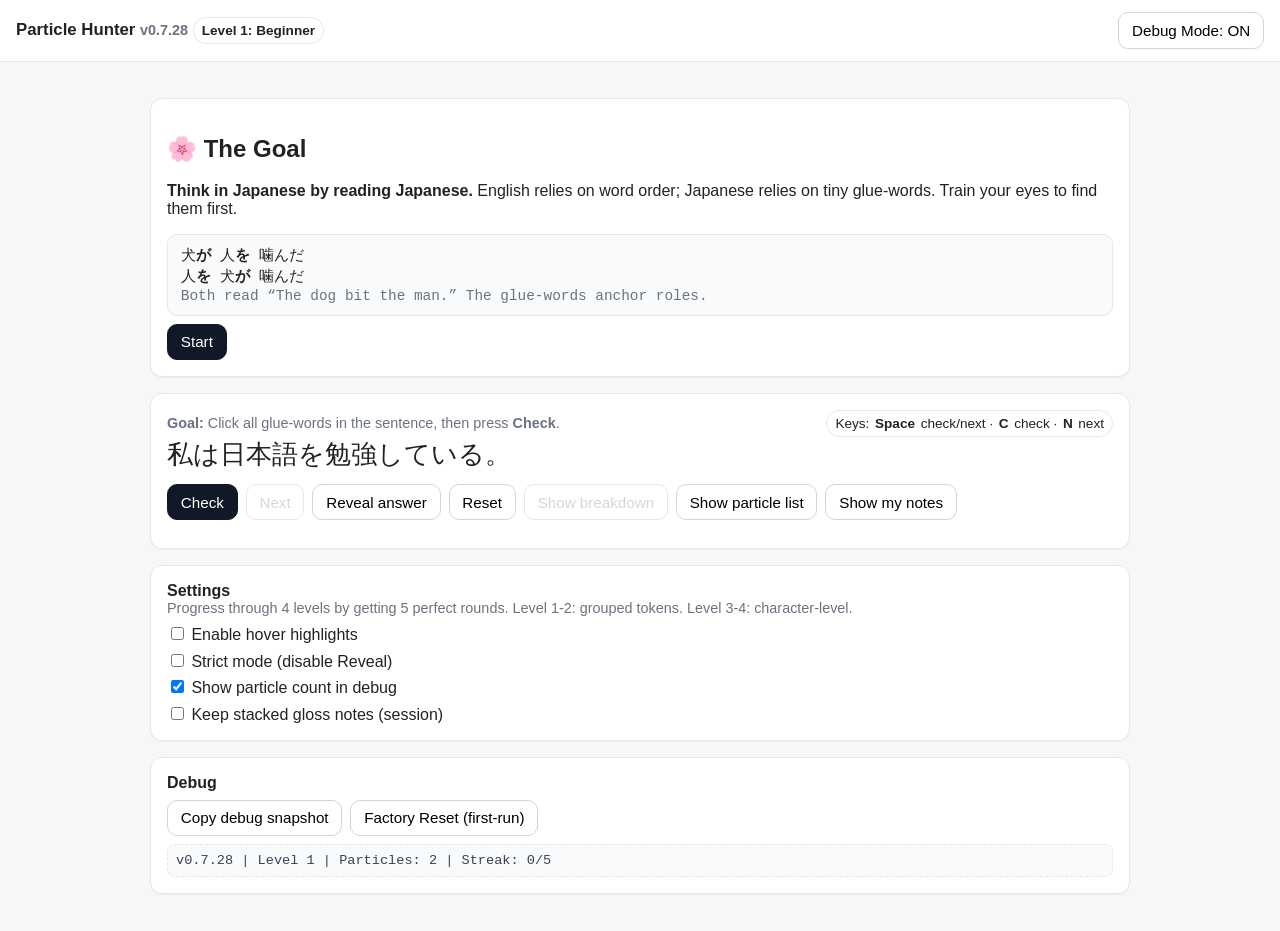
==== commit 4565595f: "Update version numbers to v0.7.28" ====
--- a/index.html
+++ b/index.html
@@ -3,7 +3,7 @@
 <head>
 <meta charset="UTF-8"/>
 <meta name="viewport" content="width=device-width,initial-scale=1"/>
-<title>Particle Hunter — v0.7.26 (Hybrid + Connectivity + Verb fix)</title>
+<title>Particle Hunter — v0.7.28 (4-Level Progression + Umi Breakdown)</title>
 <style>
   body{font-family:-apple-system,BlinkMacSystemFont,"Segoe UI",Roboto,"Hiragino Kaku Gothic ProN","Yu Gothic","Noto Sans JP",Meiryo,sans-serif;background:#f7f7f9;margin:0;color:#222}
   header{background:#fff;border-bottom:1px solid #e5e7eb;padding:.75rem 1rem;position:sticky;top:0;z-index:10}
@@ -39,7 +39,7 @@
 <body class="noHover">
 <header>
   <div class="head">
-    <h1>Particle Hunter <span class="muted">v0.7.26</span> <span class="pill" id="modePill">Core</span></h1>
+    <h1>Particle Hunter <span class="muted">v0.7.28</span> <span class="pill" id="modePill">Core</span></h1>
     <button id="toggleDebugBtn">Debug Mode: <span id="debugState">ON</span></button>
   </div>
 </header>
@@ -505,7 +505,7 @@
 document.getElementById("toggleMyNotesBtn").onclick=function(){state.myNotesOpen=!state.myNotesOpen;save();if(state.myNotesOpen)renderMyNotes();syncUI();};
 document.getElementById("factoryBtn").addEventListener("click",factoryReset);
 document.getElementById("copyDebugBtn").addEventListener("click",function(){
-  var payload={version:"v0.7.26",sentence:(currentBank()[state.idx]||{}).text,settings:state,tokens:tokens.map(function(t){return {t:t.text,p:t.isParticle};}),picked:Array.from(picked),glossLog:state.glossLog};
+  var payload={version:"v0.7.28",sentence:(currentBank()[state.idx]||{}).text,settings:state,tokens:tokens.map(function(t){return {t:t.text,p:t.isParticle};}),picked:Array.from(picked),glossLog:state.glossLog};
   var text=JSON.stringify(payload,null,2);
   if(navigator.clipboard&&navigator.clipboard.writeText){navigator.clipboard.writeText(text).then(function(){document.getElementById("debugArea").textContent="Copied debug snapshot:\n"+text;}).catch(function(){document.getElementById("debugArea").textContent="Copy failed. Here it is:\n"+text;});}
   else{document.getElementById("debugArea").textContent="Clipboard not available. Here it is:\n"+text;}
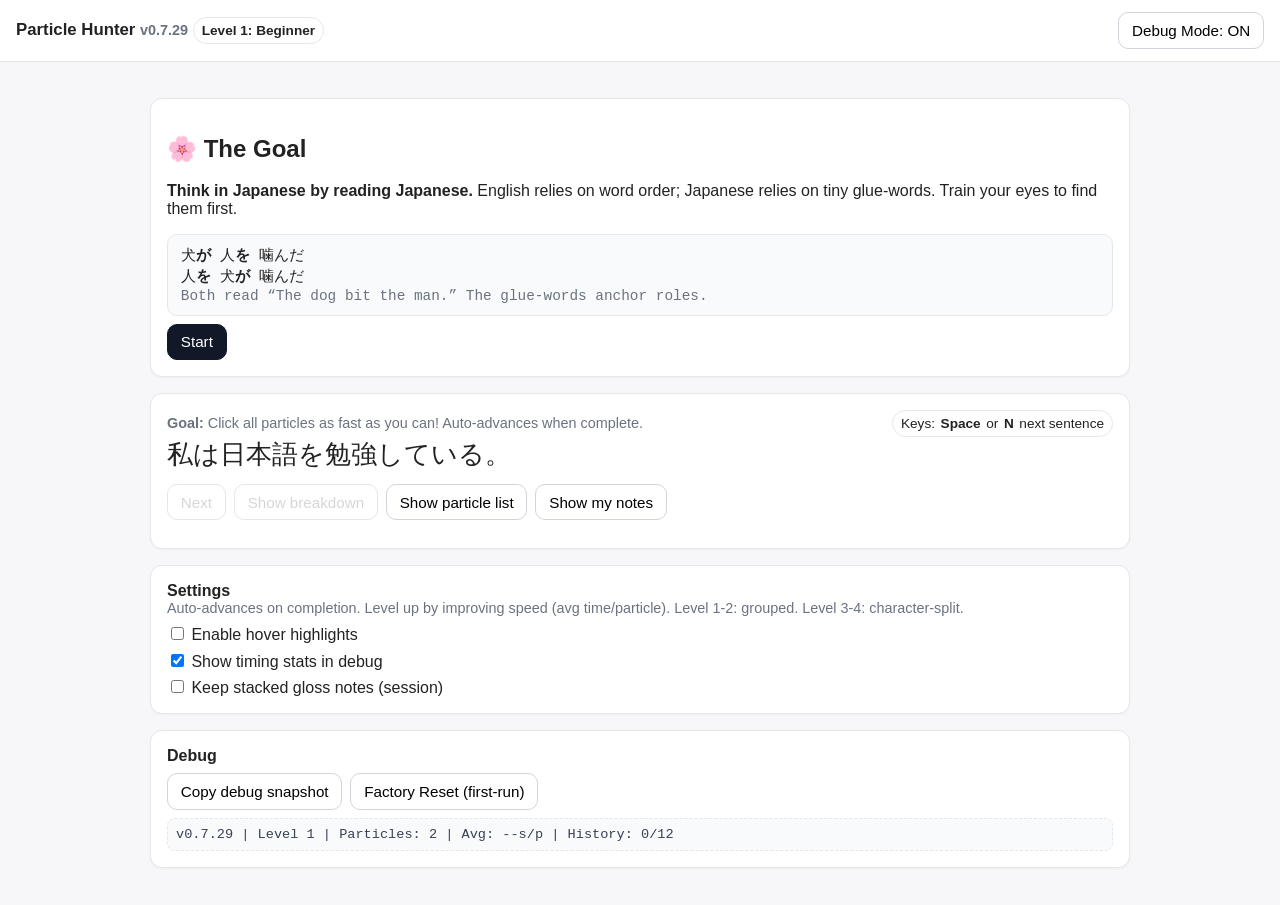
==== commit 0f296a6f: "Implement auto-submit + timing-based progression system MAJOR REFACTOR - Flow State Design: - Auto-s" ====
--- a/index.html
+++ b/index.html
@@ -3,7 +3,7 @@
 <head>
 <meta charset="UTF-8"/>
 <meta name="viewport" content="width=device-width,initial-scale=1"/>
-<title>Particle Hunter — v0.7.28 (4-Level Progression + Umi Breakdown)</title>
+<title>Particle Hunter — v0.7.29 (Auto-Submit + Timing-Based Progression)</title>
 <style>
   body{font-family:-apple-system,BlinkMacSystemFont,"Segoe UI",Roboto,"Hiragino Kaku Gothic ProN","Yu Gothic","Noto Sans JP",Meiryo,sans-serif;background:#f7f7f9;margin:0;color:#222}
   header{background:#fff;border-bottom:1px solid #e5e7eb;padding:.75rem 1rem;position:sticky;top:0;z-index:10}
@@ -39,7 +39,7 @@
 <body class="noHover">
 <header>
   <div class="head">
-    <h1>Particle Hunter <span class="muted">v0.7.28</span> <span class="pill" id="modePill">Core</span></h1>
+    <h1>Particle Hunter <span class="muted">v0.7.29</span> <span class="pill" id="modePill">Core</span></h1>
     <button id="toggleDebugBtn">Debug Mode: <span id="debugState">ON</span></button>
   </div>
 </header>
@@ -59,8 +59,8 @@
 
   <div class="card" id="gameCard">
     <div class="row">
-      <div class="muted"><strong>Goal:</strong> Click all glue-words in the sentence, then press <strong>Check</strong>.</div>
-      <div class="pill"><span>Keys:</span> <strong>Space</strong> check/next · <strong>C</strong> check · <strong>N</strong> next</div>
+      <div class="muted"><strong>Goal:</strong> Click all particles as fast as you can! Auto-advances when complete.</div>
+      <div class="pill"><span>Keys:</span> <strong>Space</strong> or <strong>N</strong> next sentence</div>
     </div>
 
     <div id="cargoBanner" class="banner" role="alert"><strong>Hey, you left cargo on the platform!</strong></div>
@@ -70,10 +70,7 @@
     <div class="sentence" id="sentence"></div>
 
     <div style="margin-top:.75rem;display:flex;gap:.5rem;flex-wrap:wrap;">
-      <button id="checkBtn" class="primary">Check</button>
       <button id="nextBtn">Next</button>
-      <button id="revealBtn">Reveal answer</button>
-      <button id="resetBtn">Reset</button>
       <button id="showBreakdownBtn" disabled>Show breakdown</button>
       <button id="toggleParticlesBtn">Show particle list</button>
       <button id="toggleMyNotesBtn">Show my notes</button>
@@ -105,11 +102,10 @@
 
   <div class="card" id="settingsCard">
     <strong>Settings</strong>
-    <div class="muted">Progress through 4 levels by getting 5 perfect rounds. Level 1-2: grouped tokens. Level 3-4: character-level.</div>
+    <div class="muted">Auto-advances on completion. Level up by improving speed (avg time/particle). Level 1-2: grouped. Level 3-4: character-split.</div>
     <div style="display:grid;gap:.4rem;margin-top:.5rem;">
       <label><input type="checkbox" id="hoverHints"> Enable hover highlights</label>
-      <label><input type="checkbox" id="strictMode"> Strict mode (disable Reveal)</label>
-      <label><input type="checkbox" id="showCounts" checked> Show particle count in debug</label>
+      <label><input type="checkbox" id="showCounts" checked> Show timing stats in debug</label>
       <label><input type="checkbox" id="persistNotes"> Keep stacked gloss notes (session)</label>
     </div>
   </div>
@@ -254,14 +250,18 @@
 };
 
 /* ===== Persistence & state ===== */
-var KEY="phSettingsV0728";
+var KEY="phSettingsV0729";
 var state={
-  idx:0,hover:false,strict:false,showCounts:true,
+  idx:0,hover:false,showCounts:true,
   cargoShown:false,perGlossSeen:{},persistNotes:false,glossLog:[],
   introSeen:false,myNotesOpen:false,debugMode:true,
 
-  // Progression system
-  level:1,perfectStreak:0,
+  // Timing-based progression system
+  level:1,
+  startTime:0,
+  timePenalty:0,
+  recentTimes:[],    // Rolling window of last 12 sentence times
+  recentMistakes:[], // Rolling window of last 12 mistake counts
 
   _storageDisabled:false
 };
@@ -271,7 +271,7 @@
 
 /* ===== Bind settings (sticky) ===== */
 function bindSettings(){
-  ["hoverHints","strictMode","showCounts","persistNotes"].forEach(function(id){
+  ["hoverHints","showCounts","persistNotes"].forEach(function(id){
     var el=document.getElementById(id); if(!el)return;
     el.addEventListener("change",function(e){
       state[id]=!!e.target.checked; save(); syncUI();
@@ -338,7 +338,7 @@
 }
 
 /* ===== UI state ===== */
-var tokens=[],picked=new Set();
+var tokens=[],picked=new Set(),currentMistakes=0;
 function updatePill(){
   var names=["","Beginner","Intermediate","Advanced","Expert"];
   document.getElementById("modePill").textContent="Level "+state.level+": "+names[state.level];
@@ -355,9 +355,7 @@
 function clearAccPills(){var pills=document.querySelectorAll("#stats .pill");for(var i=0;i<pills.length;i++){var txt=(pills[i].textContent||"").trim();if(txt.indexOf("Acc ")===0)pills[i].remove();}}
 function syncUI(){
   document.body.classList.toggle("noHover",!state.hover);
-  document.getElementById("revealBtn").disabled=state.strict;
   document.getElementById("hoverHints").checked=!!state.hover;
-  document.getElementById("strictMode").checked=!!state.strict;
   document.getElementById("showCounts").checked=!!state.showCounts;
   document.getElementById("persistNotes").checked=!!state.persistNotes;
 
@@ -372,8 +370,9 @@
   var dbg=document.getElementById("debugArea");
   if(state.showCounts){
     var count=tokens.filter(function(t){return t.isParticle;}).length;
-    dbg.textContent="v0.7.28 | Level "+state.level+" | Particles: "+count+" | Streak: "+state.perfectStreak+"/5";
-  }else{dbg.textContent="v0.7.28 | Level "+state.level;}
+    var avgTime=state.recentTimes.length>0?(state.recentTimes.reduce(function(a,b){return a+b;},0)/state.recentTimes.length).toFixed(2):"--";
+    dbg.textContent="v0.7.29 | Level "+state.level+" | Particles: "+count+" | Avg: "+avgTime+"s/p | History: "+state.recentTimes.length+"/12";
+  }else{dbg.textContent="v0.7.29 | Level "+state.level;}
 }
 
 /* ===== Bank ===== */
@@ -402,6 +401,12 @@
   // Levels 3 & 4 use character-level splitting (hard mode)
   var hardMode=state.level>=3;
   tokens=annotate(sentence,hardMode,exceptsFor(item)); picked.clear();
+
+  // Start timer and reset penalty
+  state.startTime=Date.now();
+  state.timePenalty=0;
+  currentMistakes=0;
+
   var c=document.getElementById("sentence"); c.innerHTML="";
   for(var i=0;i<tokens.length;i++){
     (function(i){
@@ -409,66 +414,112 @@
       sp.className="token"; sp.textContent=t.text;
       sp.addEventListener("pointerdown",function(){
         if(sp.classList.contains("good")||sp.classList.contains("bad")||sp.classList.contains("miss"))return;
-        if(picked.has(i)){picked.delete(i);sp.classList.remove("picked");}
-        else{picked.add(i);sp.classList.add("picked");}
+
+        if(picked.has(i)){
+          picked.delete(i);
+          sp.classList.remove("picked");
+        }else{
+          picked.add(i);
+          sp.classList.add("picked");
+
+          // Wrong click penalty: +2s and red flash
+          if(!t.isParticle){
+            currentMistakes++;
+            state.timePenalty+=2000; // 2 seconds in ms
+            sp.classList.add("bad");
+            setTimeout(function(){sp.classList.remove("bad","picked");},300);
+            picked.delete(i);
+            return;
+          }
+
+          // Check if all particles found → auto-submit
+          checkCompletion();
+        }
       });
       c.appendChild(sp);
     })(i);
   }
-  document.getElementById("checkBtn").disabled=false;
   document.getElementById("nextBtn").disabled=true;
   document.getElementById("showBreakdownBtn").disabled=true;
   resetNextBtn(); document.getElementById("cargoBanner").classList.remove("show");
   syncUI();
 }
-function scoreRound(){
-  var tp=0,fp=0,fn=0,spans=[].slice.call(document.querySelectorAll("#sentence .token")),newGlosses=[];
-  function addGloss(key){ if(ALL.indexOf(key)>-1 && !state.perGlossSeen[key]){ var gloss=GLOSS[key]||"particle"; var line=key+" = "+gloss; newGlosses.push(line); state.perGlossSeen[key]=true; } }
+function checkCompletion(){
+  // Count total particles and picked particles
+  var totalParticles=tokens.filter(function(t){return t.isParticle;}).length;
+  var pickedParticles=0;
   for(var i=0;i<tokens.length;i++){
-    var t=tokens[i],p=picked.has(i);
-    if(t.isParticle && p){tp++;spans[i].classList.add("good");addGloss(t.text);}
-    else if(!t.isParticle && p){fp++;spans[i].classList.add("bad");}
-    else if(t.isParticle && !p){fn++;spans[i].classList.add("miss");addGloss(t.text);}
-  }
-  var trueP=tokens.filter(function(t){return t.isParticle;}).length;
-  var acc=trueP===0?(picked.size===0?100:0):(tp/(tp+fp+fn||1))*100;
-  var accP=document.createElement("span");accP.className="pill";accP.textContent="Acc "+acc.toFixed(1)+"%";document.getElementById("stats").appendChild(accP);
-  if(fn>0 && !state.cargoShown){document.getElementById("cargoBanner").classList.add("show");state.cargoShown=true;}
+    if(tokens[i].isParticle && picked.has(i))pickedParticles++;
+  }
+
+  // Auto-submit when all particles found
+  if(pickedParticles===totalParticles){
+    setTimeout(function(){completeRound();},150); // Slight delay for visual feedback
+  }
+}
+function completeRound(){
+  var mistakes=currentMistakes;
+  // Calculate time taken (with penalties)
+  var elapsed=Date.now()-state.startTime+state.timePenalty;
+  var particleCount=tokens.filter(function(t){return t.isParticle;}).length;
+  var timePerParticle=particleCount>0?(elapsed/particleCount)/1000:0; // Convert to seconds
+
+  // Visual feedback
+  var spans=[].slice.call(document.querySelectorAll("#sentence .token")),newGlosses=[];
+  function addGloss(key){if(ALL.indexOf(key)>-1 && !state.perGlossSeen[key]){var gloss=GLOSS[key]||"particle";var line=key+" = "+gloss;newGlosses.push(line);state.perGlossSeen[key]=true;}}
+  for(var i=0;i<tokens.length;i++){
+    if(tokens[i].isParticle){
+      spans[i].classList.add("good");
+      addGloss(tokens[i].text);
+    }
+  }
+
+  // Rolling window tracking
+  state.recentTimes.push(timePerParticle);
+  state.recentMistakes.push(mistakes);
+  if(state.recentTimes.length>12){state.recentTimes.shift();state.recentMistakes.shift();}
+
+  // Show timing feedback
+  var timePill=document.createElement("span");
+  timePill.className="pill";
+  timePill.textContent=timePerParticle.toFixed(2)+"s per particle";
+  document.getElementById("stats").appendChild(timePill);
+
+  // Evaluate and adjust difficulty
+  evaluatePerformance();
+
+  // Notes and UI
   if(state.persistNotes){for(var g=0;g<newGlosses.length;g++){if(state.glossLog.indexOf(newGlosses[g])===-1)state.glossLog.push(newGlosses[g]);}renderNotes(state.glossLog);}else{renderNotes(newGlosses);}
   if(state.myNotesOpen)renderMyNotes();
 
-  // Progression: Track perfect rounds and level up silently
-  var isPerfect=fp===0&&fn===0;
-  if(isPerfect){
-    state.perfectStreak++;
-    if(state.perfectStreak>=5 && state.level<4){
-      state.level++;
-      state.perfectStreak=0;
-      state.idx=0; // Reset to first sentence of new level
-    }
-  }else{
-    state.perfectStreak=0;
-  }
-
-  // Enable breakdown button after checking
+  // Enable breakdown and next
   document.getElementById("showBreakdownBtn").disabled=false;
-
-  var next=document.getElementById("nextBtn");
-  document.getElementById("checkBtn").disabled=true; next.disabled=false; resetNextBtn();
-  if(fp===0 && fn===0){next.classList.add("next-success");}else{next.classList.add("next-warn");}
+  document.getElementById("nextBtn").disabled=false;
+
   save(); syncUI();
 }
-function revealAnswer(){
-  var spans=[].slice.call(document.querySelectorAll("#sentence .token"));
-  for(var i=0;i<tokens.length;i++){if(tokens[i].isParticle)spans[i].classList.add("miss");}
-  document.getElementById("checkBtn").disabled=true; var next=document.getElementById("nextBtn");
-  next.disabled=false; resetNextBtn(); next.classList.add("next-warn");
-}
-function resetRound(){
-  picked.clear(); var nodes=[].slice.call(document.querySelectorAll("#sentence .token"));
-  for(var i=0;i<nodes.length;i++){nodes[i].classList.remove("picked","good","bad","miss");}
-  document.getElementById("cargoBanner").classList.remove("show"); var bd=document.getElementById("breakdownBox"); if(bd)bd.style.display="none"; resetNextBtn();
-  document.getElementById("showBreakdownBtn").disabled=true;
+function evaluatePerformance(){
+  // Need at least 8 rounds for evaluation
+  if(state.recentTimes.length<8)return;
+
+  var avgTime=state.recentTimes.reduce(function(a,b){return a+b;},0)/state.recentTimes.length;
+  var totalMistakes=state.recentMistakes.reduce(function(a,b){return a+b;},0);
+
+  // Level up thresholds (avg time per particle)
+  var thresholds=[999,3.0,2.0,1.5,1.0]; // index 0 unused, 1-4 are levels
+
+  // Try to level up
+  if(state.level<4 && avgTime<thresholds[state.level+1]){
+    state.level++;
+    state.idx=0; // Reset to first sentence
+  }
+  // Level down on too many mistakes
+  else if(state.level>1 && totalMistakes>=4){
+    state.level--;
+    state.idx=0;
+    // Clear mistake history after regression
+    state.recentMistakes=state.recentMistakes.map(function(){return 0;});
+  }
 }
 function showBreakdown(){
   // Umi-style token-by-token breakdown
@@ -496,16 +547,13 @@
 }
 
 /* ===== Controls ===== */
-document.getElementById("checkBtn").onclick=scoreRound;
 document.getElementById("nextBtn").onclick=function(){render(false);};
-document.getElementById("revealBtn").onclick=revealAnswer;
-document.getElementById("resetBtn").onclick=resetRound;
 document.getElementById("showBreakdownBtn").onclick=showBreakdown;
 document.getElementById("toggleParticlesBtn").onclick=function(){var card=document.getElementById("particleListCard");card.style.display=card.style.display==="none"?"block":"none";};
 document.getElementById("toggleMyNotesBtn").onclick=function(){state.myNotesOpen=!state.myNotesOpen;save();if(state.myNotesOpen)renderMyNotes();syncUI();};
 document.getElementById("factoryBtn").addEventListener("click",factoryReset);
 document.getElementById("copyDebugBtn").addEventListener("click",function(){
-  var payload={version:"v0.7.28",sentence:(currentBank()[state.idx]||{}).text,settings:state,tokens:tokens.map(function(t){return {t:t.text,p:t.isParticle};}),picked:Array.from(picked),glossLog:state.glossLog};
+  var payload={version:"v0.7.29",sentence:(currentBank()[state.idx]||{}).text,settings:state,tokens:tokens.map(function(t){return {t:t.text,p:t.isParticle};}),picked:Array.from(picked),glossLog:state.glossLog};
   var text=JSON.stringify(payload,null,2);
   if(navigator.clipboard&&navigator.clipboard.writeText){navigator.clipboard.writeText(text).then(function(){document.getElementById("debugArea").textContent="Copied debug snapshot:\n"+text;}).catch(function(){document.getElementById("debugArea").textContent="Copy failed. Here it is:\n"+text;});}
   else{document.getElementById("debugArea").textContent="Clipboard not available. Here it is:\n"+text;}
@@ -514,9 +562,10 @@
 document.addEventListener("keydown",function(e){
   var tag=(e.target&&e.target.tagName)?e.target.tagName.toLowerCase():""; if(tag==="input"||tag==="textarea")return;
   var k=(e.key||"").toLowerCase();
-  if(k===" "){e.preventDefault(); if(!document.getElementById("checkBtn").disabled)scoreRound(); else if(!document.getElementById("nextBtn").disabled)render(false); return;}
-  if(k==="c" && !document.getElementById("checkBtn").disabled)scoreRound();
-  if(k==="n" && !document.getElementById("nextBtn").disabled)render(false);
+  if((k===" "||k==="n") && !document.getElementById("nextBtn").disabled){
+    e.preventDefault();
+    render(false);
+  }
 });
 
 /* ===== Boot ===== */
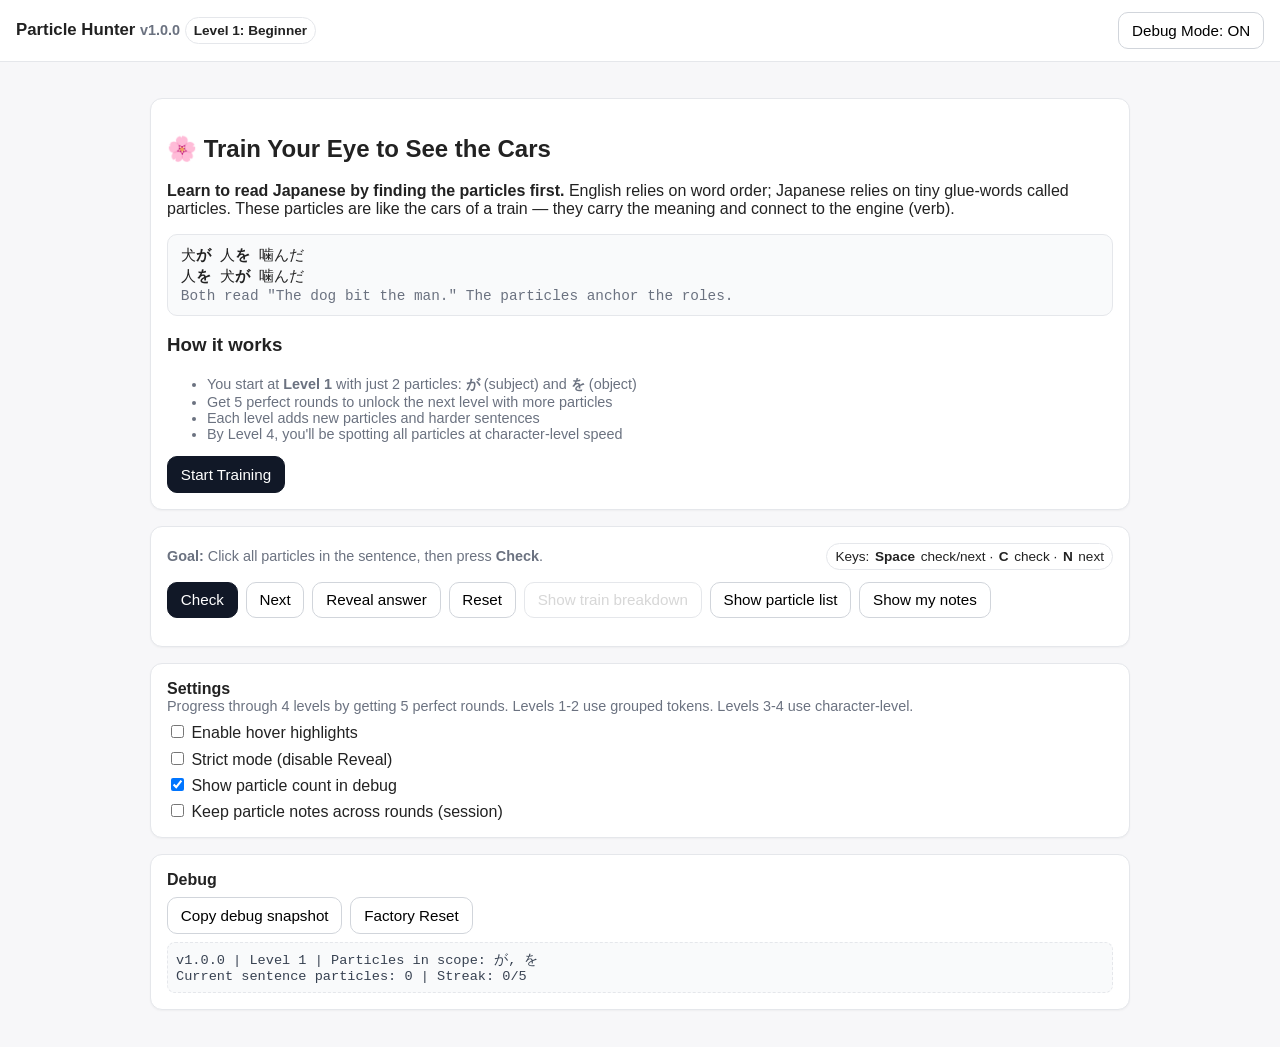
==== commit 40df8852: "Reimagine project architecture with pedagogical improvements Major changes:  1. **Modular Architectu" ====
--- a/index.html
+++ b/index.html
@@ -1,45 +1,15 @@
 <!DOCTYPE html>
 <html lang="ja">
 <head>
-<meta charset="UTF-8"/>
-<meta name="viewport" content="width=device-width,initial-scale=1"/>
-<title>Particle Hunter — v0.7.29 (Auto-Submit + Timing-Based Progression)</title>
-<style>
-  body{font-family:-apple-system,BlinkMacSystemFont,"Segoe UI",Roboto,"Hiragino Kaku Gothic ProN","Yu Gothic","Noto Sans JP",Meiryo,sans-serif;background:#f7f7f9;margin:0;color:#222}
-  header{background:#fff;border-bottom:1px solid #e5e7eb;padding:.75rem 1rem;position:sticky;top:0;z-index:10}
-  .head{display:flex;align-items:center;justify-content:space-between;gap:.75rem}
-  h1{margin:0;font-size:1.05rem}
-  main{max-width:980px;margin:0 auto;padding:1.25rem}
-  .card{background:#fff;border:1px solid #e5e7eb;border-radius:12px;padding:1rem;margin:1rem 0;box-shadow:0 1px 2px rgba(0,0,0,.04)}
-  .sentence{font-size:1.6rem;user-select:none}
-  .token{display:inline-block;border-radius:6px;cursor:pointer;transition:background .12s,box-shadow .12s}
-  body:not(.noHover) .token:hover{background:#f0f9ff;box-shadow:inset 0 0 0 1px #bae6fd}
-  .picked{background:#e0f2fe;box-shadow:inset 0 0 0 1px #7dd3fc}
-  .good{background:#dcfce7!important;box-shadow:inset 0 0 0 1px #86efac!important}
-  .bad{box-shadow:inset 0 0 0 2px #f87171!important}
-  .miss{background:#fecaca!important;box-shadow:inset 0 0 0 1px #ef4444!important}
-  button{border:1px solid #d1d5db;background:#fff;padding:.55rem .8rem;border-radius:10px;cursor:pointer;font-size:.95rem}
-  button.primary{background:#111827;color:#fff;border-color:#111827}
-  button:disabled{opacity:.55;cursor:not-allowed}
-  .pill{display:inline-flex;align-items:center;gap:.35rem;padding:.3rem .5rem;border:1px solid #e5e7eb;border-radius:999px;font-size:.85rem;background:#fff}
-  .stats{display:flex;flex-wrap:wrap;gap:.5rem;margin-top:.75rem}
-  .muted{color:#6b7280;font-size:.9rem}
-  .row{display:flex;flex-wrap:wrap;gap:.5rem;align-items:center;justify-content:space-between}
-  .banner{display:none;border:1px solid #fecaca;background:#fff1f2;color:#7f1d1d;padding:.6rem .8rem;border-radius:10px;margin:.75rem 0}
-  .banner.show{display:block}
-  .banner.good{border-color:#bbf7d0;background:#f0fdf4;color:#065f46}
-  .debug{font-family:ui-monospace,monospace;font-size:.85rem;white-space:pre-wrap;background:#f9fafb;border:1px dashed #e5e7eb;padding:.5rem;border-radius:8px;color:#374151}
-  .next-success{box-shadow:0 0 0 2px #22c55e inset}
-  .next-warn{box-shadow:0 0 0 2px #fbbf24 inset}
-  #breakdownBox.bd{font-family:ui-monospace,SFMono-Regular,Menlo,monospace;white-space:pre-wrap}
-  #err{display:none;margin:0;padding:.6rem .8rem;background:#fff7ed;border:1px solid #fed7aa;color:#9a3412;border-radius:10px}
-  #err.show{display:block}
-</style>
+  <meta charset="UTF-8"/>
+  <meta name="viewport" content="width=device-width,initial-scale=1"/>
+  <title>Particle Hunter — v1.0.0 (Reimagined)</title>
+  <link rel="stylesheet" href="css/style.css"/>
 </head>
 <body class="noHover">
 <header>
   <div class="head">
-    <h1>Particle Hunter <span class="muted">v0.7.29</span> <span class="pill" id="modePill">Core</span></h1>
+    <h1>Particle Hunter <span class="muted">v1.0.0</span> <span class="pill" id="modePill">Core</span></h1>
     <button id="toggleDebugBtn">Debug Mode: <span id="debugState">ON</span></button>
   </div>
 </header>
@@ -48,538 +18,98 @@
   <p id="err"></p>
 
   <div id="introCard" class="card intro">
-    <h2>🌸 The Goal</h2>
-    <p><strong>Think in Japanese by reading Japanese.</strong> English relies on word order; Japanese relies on tiny glue-words. Train your eyes to find them first.</p>
+    <h2>🌸 Train Your Eye to See the Cars</h2>
+    <p><strong>Learn to read Japanese by finding the particles first.</strong> English relies on word order; Japanese relies on tiny glue-words called particles. These particles are like the cars of a train — they carry the meaning and connect to the engine (verb).</p>
     <div class="example" style="background:#f9fafb;border:1px solid #e5e7eb;border-radius:10px;padding:.6rem .8rem;margin:.5rem 0;font-family:ui-monospace,monospace;font-size:.95rem;">
       犬<strong>が</strong> 人<strong>を</strong> 噛んだ<br/>人<strong>を</strong> 犬<strong>が</strong> 噛んだ<br/>
-      <span class="muted">Both read “The dog bit the man.” The glue-words anchor roles.</span>
+      <span class="muted">Both read "The dog bit the man." The particles anchor the roles.</span>
     </div>
-    <button id="startBtn" class="primary">Start</button>
+    <h3>How it works</h3>
+    <ul class="muted">
+      <li>You start at <strong>Level 1</strong> with just 2 particles: <strong>が</strong> (subject) and <strong>を</strong> (object)</li>
+      <li>Get 5 perfect rounds to unlock the next level with more particles</li>
+      <li>Each level adds new particles and harder sentences</li>
+      <li>By Level 4, you'll be spotting all particles at character-level speed</li>
+    </ul>
+    <button id="startBtn" class="primary">Start Training</button>
   </div>
 
-  <div class="card" id="gameCard">
+  <div class="card" id="gameCard" style="display:none;">
     <div class="row">
-      <div class="muted"><strong>Goal:</strong> Click all particles as fast as you can! Auto-advances when complete.</div>
-      <div class="pill"><span>Keys:</span> <strong>Space</strong> or <strong>N</strong> next sentence</div>
+      <div class="muted"><strong>Goal:</strong> Click all particles in the sentence, then press <strong>Check</strong>.</div>
+      <div class="pill"><span>Keys:</span> <strong>Space</strong> check/next · <strong>C</strong> check · <strong>N</strong> next</div>
     </div>
 
-    <div id="cargoBanner" class="banner" role="alert"><strong>Hey, you left cargo on the platform!</strong></div>
-    <div id="streamBanner" class="banner" role="alert" style="display:none;"></div>
+    <div id="cargoBanner" class="banner" role="alert"><strong>🚂 You left some cars behind!</strong> The missed particles are highlighted in red.</div>
     <div id="levelBanner" class="banner good" role="status">Mastery achieved — Level 2 unlocked.</div>
 
     <div class="sentence" id="sentence"></div>
 
+    <div id="meaningBox" class="meaning">Sentence meaning will appear here after checking.</div>
+
     <div style="margin-top:.75rem;display:flex;gap:.5rem;flex-wrap:wrap;">
+      <button id="checkBtn" class="primary">Check</button>
       <button id="nextBtn">Next</button>
-      <button id="showBreakdownBtn" disabled>Show breakdown</button>
+      <button id="revealBtn">Reveal answer</button>
+      <button id="resetBtn">Reset</button>
+      <button id="showBreakdownBtn" disabled>Show train breakdown</button>
       <button id="toggleParticlesBtn">Show particle list</button>
       <button id="toggleMyNotesBtn">Show my notes</button>
     </div>
 
     <div class="stats" id="stats"></div>
+
     <div id="breakdownBox" class="card" style="display:none;margin-top:.75rem;padding:1rem;background:#f9fafb;">
-      <strong>Sentence Breakdown</strong>
-      <div id="breakdownContent" style="margin-top:.5rem;font-family:ui-monospace,monospace;"></div>
+      <strong>🚂 Train Car Breakdown</strong>
+      <div class="muted" style="margin-top:.25rem;font-size:.85rem;">Each car carries meaning. The particle shows what job the car does. The engine (verb) is where everything connects.</div>
+      <div id="breakdownContent" style="margin-top:.75rem;"></div>
     </div>
 
     <div class="notes" id="notesBlock" style="display:none;">
-      <h4>Notes</h4><ul id="notesList"></ul>
+      <h4>Particles Learned</h4>
+      <ul id="notesList"></ul>
     </div>
 
     <div class="card" id="particleListCard" style="display:none;margin-top:.75rem;">
-      <strong>Particle reference</strong>
-      <div class="muted">Multi-character first, then singles. Ambiguities like 「には」 are treated as に + は.</div>
-      <ul class="muted">
-        <li>Multi-char: から, まで, より, って, しか, など</li>
-        <li>Single-char: は, が, を, に, へ, で, と, も, や, の</li>
-      </ul>
+      <strong>Particle Reference (by level)</strong>
+      <div class="muted" style="margin-top:.5rem;">
+        <strong>Level 1:</strong> が (subject), を (object)<br/>
+        <strong>Level 2:</strong> + に (target), で (means/place), へ (direction)<br/>
+        <strong>Level 3:</strong> + は (topic), と (and/with), も (also), の (possessive)<br/>
+        <strong>Level 4:</strong> + から (from), まで (until), より (than), しか (only), など (etc)
+      </div>
     </div>
 
     <div class="myNotes" id="myNotesBlock" style="display:none;margin-top:.75rem;">
-      <h4>My Notes (unlocked this session)</h4><ul id="myNotesList"></ul>
+      <h4>📚 My Notes (particles you've seen)</h4>
+      <ul id="myNotesList"></ul>
     </div>
   </div>
 
-  <div class="card" id="settingsCard">
+  <div class="card" id="settingsCard" style="display:none;">
     <strong>Settings</strong>
-    <div class="muted">Auto-advances on completion. Level up by improving speed (avg time/particle). Level 1-2: grouped. Level 3-4: character-split.</div>
+    <div class="muted">Progress through 4 levels by getting 5 perfect rounds. Levels 1-2 use grouped tokens. Levels 3-4 use character-level.</div>
     <div style="display:grid;gap:.4rem;margin-top:.5rem;">
       <label><input type="checkbox" id="hoverHints"> Enable hover highlights</label>
-      <label><input type="checkbox" id="showCounts" checked> Show timing stats in debug</label>
-      <label><input type="checkbox" id="persistNotes"> Keep stacked gloss notes (session)</label>
+      <label><input type="checkbox" id="strictMode"> Strict mode (disable Reveal)</label>
+      <label><input type="checkbox" id="showCounts" checked> Show particle count in debug</label>
+      <label><input type="checkbox" id="persistNotes"> Keep particle notes across rounds (session)</label>
     </div>
   </div>
 
-  <div class="card" id="debugCard">
+  <div class="card" id="debugCard" style="display:none;">
     <strong>Debug</strong>
     <div style="display:flex;gap:.5rem;flex-wrap:wrap;margin:.5rem 0;">
       <button id="copyDebugBtn">Copy debug snapshot</button>
-      <button id="factoryBtn">Factory Reset (first-run)</button>
+      <button id="factoryBtn">Factory Reset</button>
     </div>
     <div id="debugArea" class="debug">Ready.</div>
   </div>
 </main>
 
-<script>
-/* ===== Visible error so failures never look blank ===== */
-function showErr(msg){var el=document.getElementById('err');el.textContent="Script error: "+msg;el.className="show";}
-
-/* ===== Optional external tokenizer hook ===== */
-function tokenizerHook(sentence){return null;}
-
-/* ===== Core data ===== */
-var CORE=[
-  {text:"私は日本語を勉強している。"},
-  {text:"明日学校でテストがある。"},
-  {text:"駅まで歩いて行く。"},
-  {text:"友達と映画を見た。"},
-  {text:"図書館で本を借りた。"},
-  {text:"昼ご飯にカレーを食べた。"},
-  {text:"猫が庭にいる。"},
-  {text:"東京へ引っ越した。"},
-  {text:"七時に起きて、会社へ行く。"},
-  {text:"この本は太郎にあげた。"},
-  {text:"親より背が高い。"},
-  {text:"牛乳しか飲まない。"},
-  {text:"駅から家まで走った。"},
-  {text:"先生とも話した。"},
-  {text:"日本の文化について学ぶ。"},
-  {text:"明日も仕事がある。"},
-  {text:"これは私のです。"},
-  {text:"公園で子供と遊ぶ。"}
-];
-var TRAPS=[
-  {text:"にんじんを食べる。",exceptions:[{start:0,end:1}]},
-  {text:"ノートにのりをつけた。",exceptions:[{start:4,end:5}]},
-  {text:"できるだけ早く帰る。",exceptions:[{start:0,end:1}]},
-  {text:"この本を読んだ。",exceptions:[{start:0,end:2}]},
-  {text:"その映画は面白い。",exceptions:[{start:0,end:2}]}
-];
-
-// Extended sentence banks by level
-var LEVEL1_EXT=[
-  {text:"犬が走る。"},{text:"雨が降る。"},{text:"花を見る。"},{text:"水を飲む。"},
-  {text:"友達に会う。"},{text:"学校へ行く。"},{text:"本が好きだ。"},{text:"車で来た。"},
-  {text:"母と買い物する。"},{text:"兄も来る。"},{text:"妹の鞄だ。"},{text:"家から出る。"},
-  {text:"駅まで歩く。"},{text:"音楽を聞く。"},{text:"部屋が暗い。"},{text:"朝ご飯を食べる。"},
-  {text:"先生が教える。"},{text:"絵を描く。"},{text:"窓を開ける。"},{text:"友達と遊ぶ。"}
-];
-var LEVEL2_EXT=[
-  {text:"母が料理を作っている。"},{text:"兄は毎日走っている。"},{text:"妹も宿題をする。"},
-  {text:"犬が公園で遊んでいる。"},{text:"私は本を図書館で借りた。"},{text:"友達と映画館へ行った。"},
-  {text:"父が会社から帰ってきた。"},{text:"彼女は日本語が上手だ。"},{text:"昨日も雨が降った。"},
-  {text:"猫が魚を食べている。"},{text:"弟は学校が嫌いだ。"},{text:"姉が手紙を書いた。"},
-  {text:"彼は東京から来た。"},{text:"私も歌が好きだ。"},{text:"先生が本を読んでいる。"},
-  {text:"母が買い物に行った。"},{text:"兄が車を運転する。"},{text:"友達の家へ行く。"},
-  {text:"毎日公園を散歩する。"},{text:"駅から走って来た。"}
-];
-var LEVEL3_EXT=[
-  {text:"彼は毎朝七時に起きて、会社へ行く。"},{text:"私の母は料理が上手で、毎日美味しいものを作る。"},
-  {text:"友達が図書館で勉強している時、私は家で寝ていた。"},{text:"兄は東京の大学で経済を勉強している。"},
-  {text:"昨日駅前で友達に会って、一緒に映画を見た。"},{text:"彼女は日本語と英語が話せる。"},
-  {text:"父が会社から帰ってきたら、夕飯を食べる。"},{text:"妹は毎日ピアノを練習しているが、まだ上手ではない。"},
-  {text:"公園で犬と遊んでいる子供たちを見た。"},{text:"明日は友達の家でパーティーがある。"},
-  {text:"私は朝ご飯にパンと牛乳を食べた。"},{text:"彼は本を読むのが好きで、毎週図書館に行く。"},
-  {text:"母が買い物から帰ってきて、料理を始めた。"},{text:"兄が新しい車を買ったので、私も乗せてもらった。"},
-  {text:"駅まで歩いて行くより、バスで行く方が早い。"}
-];
-var LEVEL4_EXT=[
-  {text:"私の父は毎朝六時に起きて、会社に行く前にジョギングをしている。"},
-  {text:"友達が東京から大阪まで新幹線で行った時、私も一緒に行きたかったが、仕事があって行けなかった。"},
-  {text:"彼女は日本語の勉強を始めてから三年になるが、まだ漢字を読むのが難しいと言っている。"},
-  {text:"昨日図書館で本を借りようと思ったが、読みたい本が全部貸し出されていたので、諦めて帰った。"},
-  {text:"母が料理を作っている間に、私は部屋を掃除して、父は庭で花に水をやっていた。"},
-  {text:"兄は大学を卒業してから東京の会社で働いているが、毎週末は実家に帰ってくる。"},
-  {text:"彼は日本語が上手に話せるだけではなく、中国語も韓国語も勉強している。"},
-  {text:"明日友達と映画を見に行く予定だったが、雨が降りそうなので、家でゲームをすることにした。"},
-  {text:"私は朝ご飯を食べてから学校に行くが、弟は食べないで行くので、母がいつも心配している。"},
-  {text:"彼女が駅で待っていると言ったので、私は急いで行ったが、彼女はもう帰ってしまっていた。"}
-];
-
-var MULTI=["から","まで","より","って","しか","など"];
-var SINGLE=["は","が","を","に","へ","で","と","も","や","の"];
-var ALL=[].concat(MULTI,SINGLE);
-
-var GLOSS={"は":"topic / lens","が":"identifier / subject","を":"direct object","に":"target / time / existence","へ":"direction (towards)","で":"place of action / means","と":"and / with / quotative","も":"also / even","や":"non-exhaustive 'and'","の":"possessive / attributive","から":"from / since","まで":"until / as far as","より":"than (comparison)","しか":"only (…ない)","って":"informal quotative/topic","など":"such as / etc."};
-
-// Comprehensive vocabulary dictionary
-var VOCAB={
-  "私":"I/me","犬":"dog","雨":"rain","花":"flower","水":"water","友達":"friend","学校":"school","本":"book","車":"car",
-  "母":"mother","兄":"older brother","妹":"younger sister","家":"home/house","駅":"station","音楽":"music","部屋":"room",
-  "朝ご飯":"breakfast","先生":"teacher","絵":"picture","窓":"window","料理":"cooking/dish","毎日":"every day",
-  "宿題":"homework","公園":"park","図書館":"library","映画館":"movie theater","父":"father","彼女":"she/her",
-  "日本語":"Japanese language","昨日":"yesterday","猫":"cat","魚":"fish","弟":"younger brother","姉":"older sister",
-  "手紙":"letter","彼":"he/him","東京":"Tokyo","歌":"song","買い物":"shopping","運転":"driving","散歩":"walk",
-  "毎朝":"every morning","七時":"7 o'clock","大学":"university","経済":"economics","駅前":"in front of station",
-  "一緒":"together","英語":"English language","夕飯":"dinner","ピアノ":"piano","練習":"practice","パーティー":"party",
-  "パン":"bread","牛乳":"milk","毎週":"every week","新幹線":"bullet train","大阪":"Osaka","三年":"3 years","漢字":"kanji",
-  "仕事":"work/job","全部":"all/everything","実家":"family home","毎週末":"every weekend","中国語":"Chinese language",
-  "韓国語":"Korean language","予定":"plan/schedule","ゲーム":"game","六時":"6 o'clock","ジョギング":"jogging",
-  "掃除":"cleaning","庭":"garden/yard","卒業":"graduation","会社":"company","時":"when/time",
-  "間":"while/between","前":"before","だけ":"only","ので":"because","ため":"for/in order to",
-
-  "走る":"run","降る":"fall(rain)","見る":"see/watch","飲む":"drink","会う":"meet","行く":"go","好き":"like",
-  "来る":"come","する":"do","出る":"go out/exit","歩く":"walk","聞く":"listen/hear","暗い":"dark","食べる":"eat",
-  "教える":"teach","描く":"draw","開ける":"open","遊ぶ":"play","作る":"make","借りる":"borrow","帰る":"return home",
-  "上手":"skilled/good at","嫌い":"dislike","書く":"write","読む":"read","寝る":"sleep","勉強":"study",
-  "話す":"speak","始める":"begin","起きる":"wake up/get up","買う":"buy","言う":"say","思う":"think",
-  "待つ":"wait","心配":"worry","難しい":"difficult","美味しい":"delicious","早い":"early/fast",
-  "新しい":"new","乗る":"ride/board",
-
-  "です":"is/are","だ":"is/are","ている":"doing(continuous)","てきた":"came after doing","た":"did(past)",
-  "ない":"not","が":"but","ので":"so/because","時":"when","ら":"if/when","て":"and(connector)",
-  "この":"this","その":"that","あの":"that over there","どの":"which","まだ":"still/not yet","もう":"already",
-  "いつも":"always","とても":"very","ちょっと":"a little","たくさん":"many/a lot","少し":"a little"
-};
-
-var DEMO_EXCEPTIONS=["この","その","あの","どの","こんな","そんな","あんな","どんな"];
-var SEQ_EXCEPTIONS=["です","でした"];
-var WORD_EXCEPTIONS=["おにぎり","のり","はなし","にんじん","できる"];
-
-// Meanings used by beta “Sentence meaning”
-var MEANINGS={
-  "駅まで歩いて行く。":"(I) walk to the station.",
-  "この本は太郎にあげた。":"(I) gave this book to Tarō.",
-  "昼ご飯にカレーを食べた。":"(I) ate curry for lunch.",
-  "公園で子供と遊ぶ。":"(I) play with children at the park.",
-  "私は日本語を勉強している。":"(I) am studying Japanese.",
-  "図書館で本を借りた。":"(I) borrowed a book at the library.",
-  "猫が庭にいる。":"A cat is in the yard.",
-  "駅から家まで走った。":"(I) ran from the station to home.",
-  "明日学校でテストがある。":"There is a test at school tomorrow."
-};
-
-/* ===== Persistence & state ===== */
-var KEY="phSettingsV0729";
-var state={
-  idx:0,hover:false,showCounts:true,
-  cargoShown:false,perGlossSeen:{},persistNotes:false,glossLog:[],
-  introSeen:false,myNotesOpen:false,debugMode:true,
-
-  // Timing-based progression system
-  level:1,
-  startTime:0,
-  timePenalty:0,
-  recentTimes:[],    // Rolling window of last 12 sentence times
-  recentMistakes:[], // Rolling window of last 12 mistake counts
-
-  _storageDisabled:false
-};
-function save(){if(state._storageDisabled)return;try{localStorage.setItem(KEY,JSON.stringify(state));}catch(e){state._storageDisabled=true;}}
-function load(){try{var s=localStorage.getItem(KEY);if(s)Object.assign(state,JSON.parse(s));}catch(e){}}
-function factoryReset(){if(!confirm("Factory Reset?"))return;try{localStorage.removeItem(KEY);}catch(e){}location.reload();}
-
-/* ===== Bind settings (sticky) ===== */
-function bindSettings(){
-  ["hoverHints","showCounts","persistNotes"].forEach(function(id){
-    var el=document.getElementById(id); if(!el)return;
-    el.addEventListener("change",function(e){
-      state[id]=!!e.target.checked; save(); syncUI();
-    });
-  });
-}
-
-/* ===== Helpers & tokenization ===== */
-var IDLE_CUTOFF=12.0;
-function reserveWords(sentence,used,reserved){
-  for(var wi=0;wi<WORD_EXCEPTIONS.length;wi++){
-    var w=WORD_EXCEPTIONS[wi],idx=0;
-    while(true){var pos=sentence.indexOf(w,idx);if(pos===-1)break;
-      reserved.push({start:pos,end:pos+w.length});
-      for(var k=0;k<w.length;k++)used[pos+k]=true;
-      idx=pos+w.length;
-    }
-  }
-}
-function exceptsFor(item){return item.exceptions||[];}
-function isExcepted(i,len,exceptions){if(!exceptions.length)return false;var s=i,e=i+len;for(var k=0;k<exceptions.length;k++){var ex=exceptions[k];if(Math.max(s,ex.start)<Math.min(e,ex.end))return true;}return false;}
-function annotate(sentence,hardMode,exceptions){
-  var ext=tokenizerHook(sentence); if(Array.isArray(ext))return ext;
-  var marks=[],used=new Array(sentence.length).fill(false),reserved=[];
-  reserveWords(sentence,used,reserved);
-  for(var i=0;i<sentence.length;i++){for(var d=0;d<DEMO_EXCEPTIONS.length;d++){var w=DEMO_EXCEPTIONS[d];if(sentence.startsWith(w,i)){reserved.push({start:i,end:i+w.length});for(var k=0;k<w.length;k++)used[i+k]=true;i+=w.length-1;break;}}}
-  for(var j=0;j<sentence.length;j++){for(var s=0;s<SEQ_EXCEPTIONS.length;s++){var w2=SEQ_EXCEPTIONS[s];if(sentence.startsWith(w2,j)){reserved.push({start:j,end:j+w2.length});for(var k2=0;k2<w2.length;k2++)used[j+k2]=true;j+=w2.length-1;break;}}}
-  function markAt(ii,list){
-    for(var li=0;li<list.length;li++){
-      var p=list[li];
-      if(sentence.startsWith(p,ii)){
-        if(isExcepted(ii,p.length,reserved)||isExcepted(ii,p.length,exceptions))continue;
-        var ok=true;for(var kk=0;kk<p.length;kk++){if(used[ii+kk]){ok=false;break;}}
-        if(!ok)continue;
-        for(var kk2=0;kk2<p.length;kk2++)used[ii+kk2]=true;
-        marks.push({start:ii,end:ii+p.length,text:p});return p.length;
-      }
-    } return 0;
-  }
-  for(var x=0;x<sentence.length;x++){var adv=markAt(x,MULTI);if(adv)x+=adv-1;}
-  for(var y=0;y<sentence.length;y++){if(used[y])continue;var ch=sentence[y];
-    if(SINGLE.indexOf(ch)>-1 && !isExcepted(y,1,reserved) && !isExcepted(y,1,exceptions)){
-      used[y]=true;marks.push({start:y,end:y+1,text:ch});
-    }
-  }
-  marks.sort(function(a,b){return a.start-b.start;});
-  var tokens=[],idx=0;
-  for(var m=0;m<marks.length;m++){
-    var mk=marks[m];
-    if(idx<mk.start){
-      var chunk=sentence.slice(idx,mk.start);
-      if(hardMode){for(var ci=0;ci<chunk.length;ci++)tokens.push({text:chunk[ci],isParticle:false});}
-      else{tokens.push({text:chunk,isParticle:false});}
-    }
-    tokens.push({text:sentence.slice(mk.start,mk.end),isParticle:true});
-    idx=mk.end;
-  }
-  if(idx<sentence.length){
-    var tail=sentence.slice(idx);
-    if(hardMode){for(var ti=0;ti<tail.length;ti++)tokens.push({text:tail[ti],isParticle:false});}
-    else{tokens.push({text:tail,isParticle:false});}
-  }
-  return tokens;
-}
-
-/* ===== UI state ===== */
-var tokens=[],picked=new Set(),currentMistakes=0;
-function updatePill(){
-  var names=["","Beginner","Intermediate","Advanced","Expert"];
-  document.getElementById("modePill").textContent="Level "+state.level+": "+names[state.level];
-}
-function renderNotes(items){
-  var block=document.getElementById("notesBlock"),list=document.getElementById("notesList");
-  list.innerHTML=""; if(!items.length){block.style.display="none";return;}
-  for(var i=0;i<items.length;i++){var li=document.createElement("li");li.textContent=items[i];list.appendChild(li);}
-  block.style.display="block";
-}
-function buildUnlockedNotes(){var keys=[];for(var k in state.perGlossSeen){if(state.perGlossSeen[k])keys.push(k);}var order=MULTI.concat(SINGLE);keys.sort(function(a,b){return order.indexOf(a)-order.indexOf(b);});var out=[];for(var i=0;i<keys.length;i++){var key=keys[i];out.push(key+" = "+(GLOSS[key]||"particle"));}return out;}
-function renderMyNotes(){var list=document.getElementById("myNotesList");list.innerHTML="";var all=buildUnlockedNotes();if(!all.length){var li=document.createElement("li");li.textContent="No notes unlocked yet.";list.appendChild(li);return;}for(var i=0;i<all.length;i++){var li2=document.createElement("li");li2.textContent=all[i];list.appendChild(li2);}}
-function resetNextBtn(){var n=document.getElementById("nextBtn");n.classList.remove("next-success");n.classList.remove("next-warn");}
-function clearAccPills(){var pills=document.querySelectorAll("#stats .pill");for(var i=0;i<pills.length;i++){var txt=(pills[i].textContent||"").trim();if(txt.indexOf("Acc ")===0)pills[i].remove();}}
-function syncUI(){
-  document.body.classList.toggle("noHover",!state.hover);
-  document.getElementById("hoverHints").checked=!!state.hover;
-  document.getElementById("showCounts").checked=!!state.showCounts;
-  document.getElementById("persistNotes").checked=!!state.persistNotes;
-
-  updatePill();
-  document.getElementById("debugCard").style.display="block";
-  document.getElementById("settingsCard").style.display="block";
-  document.getElementById("debugState").textContent=state.debugMode?"ON":"OFF";
-
-  document.getElementById("myNotesBlock").style.display=state.myNotesOpen?"block":"none";
-  document.getElementById("toggleMyNotesBtn").textContent=state.myNotesOpen?"Hide my notes":"Show my notes";
-
-  var dbg=document.getElementById("debugArea");
-  if(state.showCounts){
-    var count=tokens.filter(function(t){return t.isParticle;}).length;
-    var avgTime=state.recentTimes.length>0?(state.recentTimes.reduce(function(a,b){return a+b;},0)/state.recentTimes.length).toFixed(2):"--";
-    dbg.textContent="v0.7.29 | Level "+state.level+" | Particles: "+count+" | Avg: "+avgTime+"s/p | History: "+state.recentTimes.length+"/12";
-  }else{dbg.textContent="v0.7.29 | Level "+state.level;}
-}
-
-/* ===== Bank ===== */
-function currentBank(){
-  // Level-specific sentence banks
-  var base=[];
-  if(state.level===1){
-    base=CORE.concat(LEVEL1_EXT);
-  }else if(state.level===2){
-    base=CORE.concat(LEVEL1_EXT).concat(TRAPS).concat(LEVEL2_EXT);
-  }else if(state.level===3){
-    base=LEVEL3_EXT;
-  }else if(state.level===4){
-    base=LEVEL3_EXT.concat(TRAPS).concat(LEVEL4_EXT);
-  }
-  return base;
-}
-
-/* ===== Round flow ===== */
-function render(force){
-  if(typeof force==="undefined")force=false;
-  clearAccPills(); var bd=document.getElementById("breakdownBox"); if(bd)bd.style.display="none";
-  var bank=currentBank(); if(!bank.length){document.getElementById("sentence").textContent="(no sentences)";return;}
-  if(!force) state.idx=(state.idx+1)%bank.length;
-  var item=bank[state.idx], sentence=item.text; state._lastSentence=sentence;
-  // Levels 3 & 4 use character-level splitting (hard mode)
-  var hardMode=state.level>=3;
-  tokens=annotate(sentence,hardMode,exceptsFor(item)); picked.clear();
-
-  // Start timer and reset penalty
-  state.startTime=Date.now();
-  state.timePenalty=0;
-  currentMistakes=0;
-
-  var c=document.getElementById("sentence"); c.innerHTML="";
-  for(var i=0;i<tokens.length;i++){
-    (function(i){
-      var t=tokens[i],sp=document.createElement("span");
-      sp.className="token"; sp.textContent=t.text;
-      sp.addEventListener("pointerdown",function(){
-        if(sp.classList.contains("good")||sp.classList.contains("bad")||sp.classList.contains("miss"))return;
-
-        if(picked.has(i)){
-          picked.delete(i);
-          sp.classList.remove("picked");
-        }else{
-          picked.add(i);
-          sp.classList.add("picked");
-
-          // Wrong click penalty: +2s and red flash
-          if(!t.isParticle){
-            currentMistakes++;
-            state.timePenalty+=2000; // 2 seconds in ms
-            sp.classList.add("bad");
-            setTimeout(function(){sp.classList.remove("bad","picked");},300);
-            picked.delete(i);
-            return;
-          }
-
-          // Check if all particles found → auto-submit
-          checkCompletion();
-        }
-      });
-      c.appendChild(sp);
-    })(i);
-  }
-  document.getElementById("nextBtn").disabled=true;
-  document.getElementById("showBreakdownBtn").disabled=true;
-  resetNextBtn(); document.getElementById("cargoBanner").classList.remove("show");
-  syncUI();
-}
-function checkCompletion(){
-  // Count total particles and picked particles
-  var totalParticles=tokens.filter(function(t){return t.isParticle;}).length;
-  var pickedParticles=0;
-  for(var i=0;i<tokens.length;i++){
-    if(tokens[i].isParticle && picked.has(i))pickedParticles++;
-  }
-
-  // Auto-submit when all particles found
-  if(pickedParticles===totalParticles){
-    setTimeout(function(){completeRound();},150); // Slight delay for visual feedback
-  }
-}
-function completeRound(){
-  var mistakes=currentMistakes;
-  // Calculate time taken (with penalties)
-  var elapsed=Date.now()-state.startTime+state.timePenalty;
-  var particleCount=tokens.filter(function(t){return t.isParticle;}).length;
-  var timePerParticle=particleCount>0?(elapsed/particleCount)/1000:0; // Convert to seconds
-
-  // Visual feedback
-  var spans=[].slice.call(document.querySelectorAll("#sentence .token")),newGlosses=[];
-  function addGloss(key){if(ALL.indexOf(key)>-1 && !state.perGlossSeen[key]){var gloss=GLOSS[key]||"particle";var line=key+" = "+gloss;newGlosses.push(line);state.perGlossSeen[key]=true;}}
-  for(var i=0;i<tokens.length;i++){
-    if(tokens[i].isParticle){
-      spans[i].classList.add("good");
-      addGloss(tokens[i].text);
-    }
-  }
-
-  // Rolling window tracking
-  state.recentTimes.push(timePerParticle);
-  state.recentMistakes.push(mistakes);
-  if(state.recentTimes.length>12){state.recentTimes.shift();state.recentMistakes.shift();}
-
-  // Show timing feedback
-  var timePill=document.createElement("span");
-  timePill.className="pill";
-  timePill.textContent=timePerParticle.toFixed(2)+"s per particle";
-  document.getElementById("stats").appendChild(timePill);
-
-  // Evaluate and adjust difficulty
-  evaluatePerformance();
-
-  // Notes and UI
-  if(state.persistNotes){for(var g=0;g<newGlosses.length;g++){if(state.glossLog.indexOf(newGlosses[g])===-1)state.glossLog.push(newGlosses[g]);}renderNotes(state.glossLog);}else{renderNotes(newGlosses);}
-  if(state.myNotesOpen)renderMyNotes();
-
-  // Enable breakdown and next
-  document.getElementById("showBreakdownBtn").disabled=false;
-  document.getElementById("nextBtn").disabled=false;
-
-  save(); syncUI();
-}
-function evaluatePerformance(){
-  // Need at least 8 rounds for evaluation
-  if(state.recentTimes.length<8)return;
-
-  var avgTime=state.recentTimes.reduce(function(a,b){return a+b;},0)/state.recentTimes.length;
-  var totalMistakes=state.recentMistakes.reduce(function(a,b){return a+b;},0);
-
-  // Level up thresholds (avg time per particle)
-  var thresholds=[999,3.0,2.0,1.5,1.0]; // index 0 unused, 1-4 are levels
-
-  // Try to level up
-  if(state.level<4 && avgTime<thresholds[state.level+1]){
-    state.level++;
-    state.idx=0; // Reset to first sentence
-  }
-  // Level down on too many mistakes
-  else if(state.level>1 && totalMistakes>=4){
-    state.level--;
-    state.idx=0;
-    // Clear mistake history after regression
-    state.recentMistakes=state.recentMistakes.map(function(){return 0;});
-  }
-}
-function showBreakdown(){
-  // Umi-style token-by-token breakdown
-  var box=document.getElementById("breakdownBox");
-  var content=document.getElementById("breakdownContent");
-  if(box.style.display==="block"){
-    box.style.display="none";
-    return;
-  }
-  var lines=[];
-  for(var i=0;i<tokens.length;i++){
-    var t=tokens[i];
-    var meaning="";
-    if(t.isParticle){
-      meaning=GLOSS[t.text]||"particle";
-    }else if(VOCAB[t.text]){
-      meaning=VOCAB[t.text];
-    }else{
-      meaning="—";
-    }
-    lines.push('<div style="display:flex;border-bottom:1px solid #e5e7eb;padding:.4rem 0;"><div style="min-width:120px;font-weight:500;">'+t.text+'</div><div style="color:#6b7280;border-left:2px solid #d1d5db;padding-left:.75rem;">'+meaning+'</div></div>');
-  }
-  content.innerHTML=lines.join("");
-  box.style.display="block";
-}
-
-/* ===== Controls ===== */
-document.getElementById("nextBtn").onclick=function(){render(false);};
-document.getElementById("showBreakdownBtn").onclick=showBreakdown;
-document.getElementById("toggleParticlesBtn").onclick=function(){var card=document.getElementById("particleListCard");card.style.display=card.style.display==="none"?"block":"none";};
-document.getElementById("toggleMyNotesBtn").onclick=function(){state.myNotesOpen=!state.myNotesOpen;save();if(state.myNotesOpen)renderMyNotes();syncUI();};
-document.getElementById("factoryBtn").addEventListener("click",factoryReset);
-document.getElementById("copyDebugBtn").addEventListener("click",function(){
-  var payload={version:"v0.7.29",sentence:(currentBank()[state.idx]||{}).text,settings:state,tokens:tokens.map(function(t){return {t:t.text,p:t.isParticle};}),picked:Array.from(picked),glossLog:state.glossLog};
-  var text=JSON.stringify(payload,null,2);
-  if(navigator.clipboard&&navigator.clipboard.writeText){navigator.clipboard.writeText(text).then(function(){document.getElementById("debugArea").textContent="Copied debug snapshot:\n"+text;}).catch(function(){document.getElementById("debugArea").textContent="Copy failed. Here it is:\n"+text;});}
-  else{document.getElementById("debugArea").textContent="Clipboard not available. Here it is:\n"+text;}
-});
-document.getElementById("toggleDebugBtn").onclick=function(){state.debugMode=!state.debugMode;save();syncUI();};
-document.addEventListener("keydown",function(e){
-  var tag=(e.target&&e.target.tagName)?e.target.tagName.toLowerCase():""; if(tag==="input"||tag==="textarea")return;
-  var k=(e.key||"").toLowerCase();
-  if((k===" "||k==="n") && !document.getElementById("nextBtn").disabled){
-    e.preventDefault();
-    render(false);
-  }
-});
-
-/* ===== Boot ===== */
-try{
-  load();
-  (function boot(){
-    document.getElementById("gameCard").style.display="block";
-    document.getElementById("settingsCard").style.display="block";
-    document.getElementById("debugCard").style.display="block";
-    document.getElementById("startBtn").onclick=function(){state.introSeen=true;save();document.getElementById("introCard").style.display="none";render(true);};
-    if(state.introSeen){document.getElementById("introCard").style.display="none";}
-    bindSettings(); syncUI(); render(true);
-  })();
-}catch(e){console.error(e);showErr(e.message||String(e));}
-</script>
+<script src="js/data.js"></script>
+<script src="js/tokenizer.js"></script>
+<script src="js/game.js"></script>
+<script src="js/ui.js"></script>
 </body>
 </html>
--- a/css/style.css
+++ b/css/style.css
@@ -0,0 +1,249 @@
+body {
+  font-family: -apple-system, BlinkMacSystemFont, "Segoe UI", Roboto, "Hiragino Kaku Gothic ProN", "Yu Gothic", "Noto Sans JP", Meiryo, sans-serif;
+  background: #f7f7f9;
+  margin: 0;
+  color: #222;
+}
+
+header {
+  background: #fff;
+  border-bottom: 1px solid #e5e7eb;
+  padding: 0.75rem 1rem;
+  position: sticky;
+  top: 0;
+  z-index: 10;
+}
+
+.head {
+  display: flex;
+  align-items: center;
+  justify-content: space-between;
+  gap: 0.75rem;
+}
+
+h1 {
+  margin: 0;
+  font-size: 1.05rem;
+}
+
+main {
+  max-width: 980px;
+  margin: 0 auto;
+  padding: 1.25rem;
+}
+
+.card {
+  background: #fff;
+  border: 1px solid #e5e7eb;
+  border-radius: 12px;
+  padding: 1rem;
+  margin: 1rem 0;
+  box-shadow: 0 1px 2px rgba(0, 0, 0, 0.04);
+}
+
+.sentence {
+  font-size: 1.6rem;
+  user-select: none;
+}
+
+.token {
+  display: inline-block;
+  border-radius: 6px;
+  cursor: pointer;
+  transition: background 0.12s, box-shadow 0.12s;
+}
+
+body:not(.noHover) .token:hover {
+  background: #f0f9ff;
+  box-shadow: inset 0 0 0 1px #bae6fd;
+}
+
+.picked {
+  background: #e0f2fe;
+  box-shadow: inset 0 0 0 1px #7dd3fc;
+}
+
+.good {
+  background: #dcfce7 !important;
+  box-shadow: inset 0 0 0 1px #86efac !important;
+}
+
+.bad {
+  box-shadow: inset 0 0 0 2px #f87171 !important;
+}
+
+.miss {
+  background: #fecaca !important;
+  box-shadow: inset 0 0 0 1px #ef4444 !important;
+}
+
+button {
+  border: 1px solid #d1d5db;
+  background: #fff;
+  padding: 0.55rem 0.8rem;
+  border-radius: 10px;
+  cursor: pointer;
+  font-size: 0.95rem;
+}
+
+button.primary {
+  background: #111827;
+  color: #fff;
+  border-color: #111827;
+}
+
+button:disabled {
+  opacity: 0.55;
+  cursor: not-allowed;
+}
+
+.pill {
+  display: inline-flex;
+  align-items: center;
+  gap: 0.35rem;
+  padding: 0.3rem 0.5rem;
+  border: 1px solid #e5e7eb;
+  border-radius: 999px;
+  font-size: 0.85rem;
+  background: #fff;
+}
+
+.stats {
+  display: flex;
+  flex-wrap: wrap;
+  gap: 0.5rem;
+  margin-top: 0.75rem;
+}
+
+.muted {
+  color: #6b7280;
+  font-size: 0.9rem;
+}
+
+.row {
+  display: flex;
+  flex-wrap: wrap;
+  gap: 0.5rem;
+  align-items: center;
+  justify-content: space-between;
+}
+
+.banner {
+  display: none;
+  border: 1px solid #fecaca;
+  background: #fff1f2;
+  color: #7f1d1d;
+  padding: 0.6rem 0.8rem;
+  border-radius: 10px;
+  margin: 0.75rem 0;
+}
+
+.banner.show {
+  display: block;
+}
+
+.banner.good {
+  border-color: #bbf7d0;
+  background: #f0fdf4;
+  color: #065f46;
+}
+
+.debug {
+  font-family: ui-monospace, monospace;
+  font-size: 0.85rem;
+  white-space: pre-wrap;
+  background: #f9fafb;
+  border: 1px dashed #e5e7eb;
+  padding: 0.5rem;
+  border-radius: 8px;
+  color: #374151;
+}
+
+.next-success {
+  box-shadow: 0 0 0 2px #22c55e inset;
+}
+
+.next-warn {
+  box-shadow: 0 0 0 2px #fbbf24 inset;
+}
+
+#breakdownBox.bd {
+  font-family: ui-monospace, SFMono-Regular, Menlo, monospace;
+  white-space: pre-wrap;
+}
+
+#err {
+  display: none;
+  margin: 0;
+  padding: 0.6rem 0.8rem;
+  background: #fff7ed;
+  border: 1px solid #fed7aa;
+  color: #9a3412;
+  border-radius: 10px;
+}
+
+#err.show {
+  display: block;
+}
+
+.meaning {
+  font-size: 1.1rem;
+  color: #374151;
+  padding: 0.75rem;
+  background: #f9fafb;
+  border-left: 3px solid #3b82f6;
+  border-radius: 6px;
+  margin: 0.75rem 0;
+  display: none;
+}
+
+.meaning.show {
+  display: block;
+}
+
+.train-car {
+  display: flex;
+  border-bottom: 1px solid #e5e7eb;
+  padding: 0.5rem 0;
+}
+
+.train-car-text {
+  min-width: 140px;
+  font-weight: 500;
+  font-size: 1.1rem;
+}
+
+.train-car-role {
+  color: #3b82f6;
+  font-weight: 600;
+  font-size: 0.9rem;
+  min-width: 120px;
+  padding-left: 0.75rem;
+  border-left: 2px solid #3b82f6;
+}
+
+.train-car-meaning {
+  color: #6b7280;
+  padding-left: 0.75rem;
+  border-left: 2px solid #d1d5db;
+  flex: 1;
+}
+
+.train-car.engine {
+  background: #fef3c7;
+  padding: 0.75rem;
+  margin-top: 0.5rem;
+  border-radius: 6px;
+  border: 1px solid #fbbf24;
+}
+
+.train-car.engine .train-car-role {
+  color: #f59e0b;
+  border-left-color: #f59e0b;
+}
+
+.hidden-particle {
+  font-size: 0.85rem;
+  color: #6b7280;
+  margin-top: 0.25rem;
+}
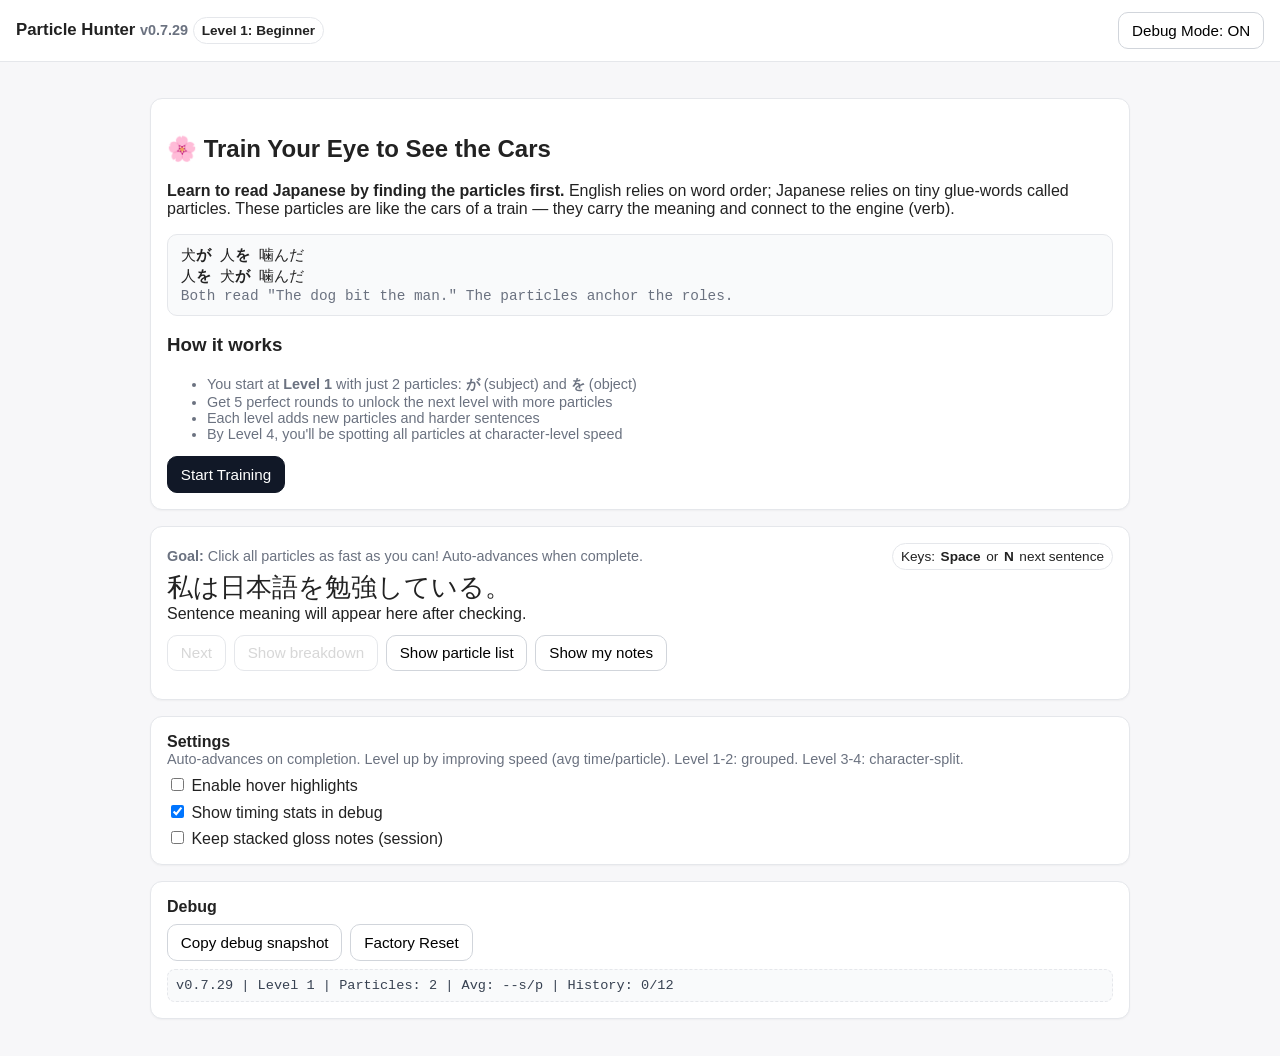
==== commit 73dbaf41: "Merge branch 'claude/particle-hunter-context-011CULYMMwmRbcsvxHF73d6p' into claude/reimagine-project" ====
--- a/index.html
+++ b/index.html
@@ -1,15 +1,45 @@
 <!DOCTYPE html>
 <html lang="ja">
 <head>
-  <meta charset="UTF-8"/>
-  <meta name="viewport" content="width=device-width,initial-scale=1"/>
-  <title>Particle Hunter — v1.0.0 (Reimagined)</title>
-  <link rel="stylesheet" href="css/style.css"/>
+<meta charset="UTF-8"/>
+<meta name="viewport" content="width=device-width,initial-scale=1"/>
+<title>Particle Hunter — v0.7.29 (Auto-Submit + Timing-Based Progression)</title>
+<style>
+  body{font-family:-apple-system,BlinkMacSystemFont,"Segoe UI",Roboto,"Hiragino Kaku Gothic ProN","Yu Gothic","Noto Sans JP",Meiryo,sans-serif;background:#f7f7f9;margin:0;color:#222}
+  header{background:#fff;border-bottom:1px solid #e5e7eb;padding:.75rem 1rem;position:sticky;top:0;z-index:10}
+  .head{display:flex;align-items:center;justify-content:space-between;gap:.75rem}
+  h1{margin:0;font-size:1.05rem}
+  main{max-width:980px;margin:0 auto;padding:1.25rem}
+  .card{background:#fff;border:1px solid #e5e7eb;border-radius:12px;padding:1rem;margin:1rem 0;box-shadow:0 1px 2px rgba(0,0,0,.04)}
+  .sentence{font-size:1.6rem;user-select:none}
+  .token{display:inline-block;border-radius:6px;cursor:pointer;transition:background .12s,box-shadow .12s}
+  body:not(.noHover) .token:hover{background:#f0f9ff;box-shadow:inset 0 0 0 1px #bae6fd}
+  .picked{background:#e0f2fe;box-shadow:inset 0 0 0 1px #7dd3fc}
+  .good{background:#dcfce7!important;box-shadow:inset 0 0 0 1px #86efac!important}
+  .bad{box-shadow:inset 0 0 0 2px #f87171!important}
+  .miss{background:#fecaca!important;box-shadow:inset 0 0 0 1px #ef4444!important}
+  button{border:1px solid #d1d5db;background:#fff;padding:.55rem .8rem;border-radius:10px;cursor:pointer;font-size:.95rem}
+  button.primary{background:#111827;color:#fff;border-color:#111827}
+  button:disabled{opacity:.55;cursor:not-allowed}
+  .pill{display:inline-flex;align-items:center;gap:.35rem;padding:.3rem .5rem;border:1px solid #e5e7eb;border-radius:999px;font-size:.85rem;background:#fff}
+  .stats{display:flex;flex-wrap:wrap;gap:.5rem;margin-top:.75rem}
+  .muted{color:#6b7280;font-size:.9rem}
+  .row{display:flex;flex-wrap:wrap;gap:.5rem;align-items:center;justify-content:space-between}
+  .banner{display:none;border:1px solid #fecaca;background:#fff1f2;color:#7f1d1d;padding:.6rem .8rem;border-radius:10px;margin:.75rem 0}
+  .banner.show{display:block}
+  .banner.good{border-color:#bbf7d0;background:#f0fdf4;color:#065f46}
+  .debug{font-family:ui-monospace,monospace;font-size:.85rem;white-space:pre-wrap;background:#f9fafb;border:1px dashed #e5e7eb;padding:.5rem;border-radius:8px;color:#374151}
+  .next-success{box-shadow:0 0 0 2px #22c55e inset}
+  .next-warn{box-shadow:0 0 0 2px #fbbf24 inset}
+  #breakdownBox.bd{font-family:ui-monospace,SFMono-Regular,Menlo,monospace;white-space:pre-wrap}
+  #err{display:none;margin:0;padding:.6rem .8rem;background:#fff7ed;border:1px solid #fed7aa;color:#9a3412;border-radius:10px}
+  #err.show{display:block}
+</style>
 </head>
 <body class="noHover">
 <header>
   <div class="head">
-    <h1>Particle Hunter <span class="muted">v1.0.0</span> <span class="pill" id="modePill">Core</span></h1>
+    <h1>Particle Hunter <span class="muted">v0.7.29</span> <span class="pill" id="modePill">Core</span></h1>
     <button id="toggleDebugBtn">Debug Mode: <span id="debugState">ON</span></button>
   </div>
 </header>
@@ -36,8 +66,8 @@
 
   <div class="card" id="gameCard" style="display:none;">
     <div class="row">
-      <div class="muted"><strong>Goal:</strong> Click all particles in the sentence, then press <strong>Check</strong>.</div>
-      <div class="pill"><span>Keys:</span> <strong>Space</strong> check/next · <strong>C</strong> check · <strong>N</strong> next</div>
+      <div class="muted"><strong>Goal:</strong> Click all particles as fast as you can! Auto-advances when complete.</div>
+      <div class="pill"><span>Keys:</span> <strong>Space</strong> or <strong>N</strong> next sentence</div>
     </div>
 
     <div id="cargoBanner" class="banner" role="alert"><strong>🚂 You left some cars behind!</strong> The missed particles are highlighted in red.</div>
@@ -48,11 +78,8 @@
     <div id="meaningBox" class="meaning">Sentence meaning will appear here after checking.</div>
 
     <div style="margin-top:.75rem;display:flex;gap:.5rem;flex-wrap:wrap;">
-      <button id="checkBtn" class="primary">Check</button>
       <button id="nextBtn">Next</button>
-      <button id="revealBtn">Reveal answer</button>
-      <button id="resetBtn">Reset</button>
-      <button id="showBreakdownBtn" disabled>Show train breakdown</button>
+      <button id="showBreakdownBtn" disabled>Show breakdown</button>
       <button id="toggleParticlesBtn">Show particle list</button>
       <button id="toggleMyNotesBtn">Show my notes</button>
     </div>
@@ -88,12 +115,11 @@
 
   <div class="card" id="settingsCard" style="display:none;">
     <strong>Settings</strong>
-    <div class="muted">Progress through 4 levels by getting 5 perfect rounds. Levels 1-2 use grouped tokens. Levels 3-4 use character-level.</div>
+    <div class="muted">Auto-advances on completion. Level up by improving speed (avg time/particle). Level 1-2: grouped. Level 3-4: character-split.</div>
     <div style="display:grid;gap:.4rem;margin-top:.5rem;">
       <label><input type="checkbox" id="hoverHints"> Enable hover highlights</label>
-      <label><input type="checkbox" id="strictMode"> Strict mode (disable Reveal)</label>
-      <label><input type="checkbox" id="showCounts" checked> Show particle count in debug</label>
-      <label><input type="checkbox" id="persistNotes"> Keep particle notes across rounds (session)</label>
+      <label><input type="checkbox" id="showCounts" checked> Show timing stats in debug</label>
+      <label><input type="checkbox" id="persistNotes"> Keep stacked gloss notes (session)</label>
     </div>
   </div>
 
@@ -107,9 +133,466 @@
   </div>
 </main>
 
-<script src="js/data.js"></script>
-<script src="js/tokenizer.js"></script>
-<script src="js/game.js"></script>
-<script src="js/ui.js"></script>
+<script>
+/* ===== Visible error so failures never look blank ===== */
+function showErr(msg){var el=document.getElementById('err');el.textContent="Script error: "+msg;el.className="show";}
+
+/* ===== Optional external tokenizer hook ===== */
+function tokenizerHook(sentence){return null;}
+
+/* ===== Core data ===== */
+var CORE=[
+  {text:"私は日本語を勉強している。"},
+  {text:"明日学校でテストがある。"},
+  {text:"駅まで歩いて行く。"},
+  {text:"友達と映画を見た。"},
+  {text:"図書館で本を借りた。"},
+  {text:"昼ご飯にカレーを食べた。"},
+  {text:"猫が庭にいる。"},
+  {text:"東京へ引っ越した。"},
+  {text:"七時に起きて、会社へ行く。"},
+  {text:"この本は太郎にあげた。"},
+  {text:"親より背が高い。"},
+  {text:"牛乳しか飲まない。"},
+  {text:"駅から家まで走った。"},
+  {text:"先生とも話した。"},
+  {text:"日本の文化について学ぶ。"},
+  {text:"明日も仕事がある。"},
+  {text:"これは私のです。"},
+  {text:"公園で子供と遊ぶ。"}
+];
+var TRAPS=[
+  {text:"にんじんを食べる。",exceptions:[{start:0,end:1}]},
+  {text:"ノートにのりをつけた。",exceptions:[{start:4,end:5}]},
+  {text:"できるだけ早く帰る。",exceptions:[{start:0,end:1}]},
+  {text:"この本を読んだ。",exceptions:[{start:0,end:2}]},
+  {text:"その映画は面白い。",exceptions:[{start:0,end:2}]}
+];
+
+// Extended sentence banks by level
+var LEVEL1_EXT=[
+  {text:"犬が走る。"},{text:"雨が降る。"},{text:"花を見る。"},{text:"水を飲む。"},
+  {text:"友達に会う。"},{text:"学校へ行く。"},{text:"本が好きだ。"},{text:"車で来た。"},
+  {text:"母と買い物する。"},{text:"兄も来る。"},{text:"妹の鞄だ。"},{text:"家から出る。"},
+  {text:"駅まで歩く。"},{text:"音楽を聞く。"},{text:"部屋が暗い。"},{text:"朝ご飯を食べる。"},
+  {text:"先生が教える。"},{text:"絵を描く。"},{text:"窓を開ける。"},{text:"友達と遊ぶ。"}
+];
+var LEVEL2_EXT=[
+  {text:"母が料理を作っている。"},{text:"兄は毎日走っている。"},{text:"妹も宿題をする。"},
+  {text:"犬が公園で遊んでいる。"},{text:"私は本を図書館で借りた。"},{text:"友達と映画館へ行った。"},
+  {text:"父が会社から帰ってきた。"},{text:"彼女は日本語が上手だ。"},{text:"昨日も雨が降った。"},
+  {text:"猫が魚を食べている。"},{text:"弟は学校が嫌いだ。"},{text:"姉が手紙を書いた。"},
+  {text:"彼は東京から来た。"},{text:"私も歌が好きだ。"},{text:"先生が本を読んでいる。"},
+  {text:"母が買い物に行った。"},{text:"兄が車を運転する。"},{text:"友達の家へ行く。"},
+  {text:"毎日公園を散歩する。"},{text:"駅から走って来た。"}
+];
+var LEVEL3_EXT=[
+  {text:"彼は毎朝七時に起きて、会社へ行く。"},{text:"私の母は料理が上手で、毎日美味しいものを作る。"},
+  {text:"友達が図書館で勉強している時、私は家で寝ていた。"},{text:"兄は東京の大学で経済を勉強している。"},
+  {text:"昨日駅前で友達に会って、一緒に映画を見た。"},{text:"彼女は日本語と英語が話せる。"},
+  {text:"父が会社から帰ってきたら、夕飯を食べる。"},{text:"妹は毎日ピアノを練習しているが、まだ上手ではない。"},
+  {text:"公園で犬と遊んでいる子供たちを見た。"},{text:"明日は友達の家でパーティーがある。"},
+  {text:"私は朝ご飯にパンと牛乳を食べた。"},{text:"彼は本を読むのが好きで、毎週図書館に行く。"},
+  {text:"母が買い物から帰ってきて、料理を始めた。"},{text:"兄が新しい車を買ったので、私も乗せてもらった。"},
+  {text:"駅まで歩いて行くより、バスで行く方が早い。"}
+];
+var LEVEL4_EXT=[
+  {text:"私の父は毎朝六時に起きて、会社に行く前にジョギングをしている。"},
+  {text:"友達が東京から大阪まで新幹線で行った時、私も一緒に行きたかったが、仕事があって行けなかった。"},
+  {text:"彼女は日本語の勉強を始めてから三年になるが、まだ漢字を読むのが難しいと言っている。"},
+  {text:"昨日図書館で本を借りようと思ったが、読みたい本が全部貸し出されていたので、諦めて帰った。"},
+  {text:"母が料理を作っている間に、私は部屋を掃除して、父は庭で花に水をやっていた。"},
+  {text:"兄は大学を卒業してから東京の会社で働いているが、毎週末は実家に帰ってくる。"},
+  {text:"彼は日本語が上手に話せるだけではなく、中国語も韓国語も勉強している。"},
+  {text:"明日友達と映画を見に行く予定だったが、雨が降りそうなので、家でゲームをすることにした。"},
+  {text:"私は朝ご飯を食べてから学校に行くが、弟は食べないで行くので、母がいつも心配している。"},
+  {text:"彼女が駅で待っていると言ったので、私は急いで行ったが、彼女はもう帰ってしまっていた。"}
+];
+
+var MULTI=["から","まで","より","って","しか","など"];
+var SINGLE=["は","が","を","に","へ","で","と","も","や","の"];
+var ALL=[].concat(MULTI,SINGLE);
+
+var GLOSS={"は":"topic / lens","が":"identifier / subject","を":"direct object","に":"target / time / existence","へ":"direction (towards)","で":"place of action / means","と":"and / with / quotative","も":"also / even","や":"non-exhaustive 'and'","の":"possessive / attributive","から":"from / since","まで":"until / as far as","より":"than (comparison)","しか":"only (…ない)","って":"informal quotative/topic","など":"such as / etc."};
+
+// Comprehensive vocabulary dictionary
+var VOCAB={
+  "私":"I/me","犬":"dog","雨":"rain","花":"flower","水":"water","友達":"friend","学校":"school","本":"book","車":"car",
+  "母":"mother","兄":"older brother","妹":"younger sister","家":"home/house","駅":"station","音楽":"music","部屋":"room",
+  "朝ご飯":"breakfast","先生":"teacher","絵":"picture","窓":"window","料理":"cooking/dish","毎日":"every day",
+  "宿題":"homework","公園":"park","図書館":"library","映画館":"movie theater","父":"father","彼女":"she/her",
+  "日本語":"Japanese language","昨日":"yesterday","猫":"cat","魚":"fish","弟":"younger brother","姉":"older sister",
+  "手紙":"letter","彼":"he/him","東京":"Tokyo","歌":"song","買い物":"shopping","運転":"driving","散歩":"walk",
+  "毎朝":"every morning","七時":"7 o'clock","大学":"university","経済":"economics","駅前":"in front of station",
+  "一緒":"together","英語":"English language","夕飯":"dinner","ピアノ":"piano","練習":"practice","パーティー":"party",
+  "パン":"bread","牛乳":"milk","毎週":"every week","新幹線":"bullet train","大阪":"Osaka","三年":"3 years","漢字":"kanji",
+  "仕事":"work/job","全部":"all/everything","実家":"family home","毎週末":"every weekend","中国語":"Chinese language",
+  "韓国語":"Korean language","予定":"plan/schedule","ゲーム":"game","六時":"6 o'clock","ジョギング":"jogging",
+  "掃除":"cleaning","庭":"garden/yard","卒業":"graduation","会社":"company","時":"when/time",
+  "間":"while/between","前":"before","だけ":"only","ので":"because","ため":"for/in order to",
+
+  "走る":"run","降る":"fall(rain)","見る":"see/watch","飲む":"drink","会う":"meet","行く":"go","好き":"like",
+  "来る":"come","する":"do","出る":"go out/exit","歩く":"walk","聞く":"listen/hear","暗い":"dark","食べる":"eat",
+  "教える":"teach","描く":"draw","開ける":"open","遊ぶ":"play","作る":"make","借りる":"borrow","帰る":"return home",
+  "上手":"skilled/good at","嫌い":"dislike","書く":"write","読む":"read","寝る":"sleep","勉強":"study",
+  "話す":"speak","始める":"begin","起きる":"wake up/get up","買う":"buy","言う":"say","思う":"think",
+  "待つ":"wait","心配":"worry","難しい":"difficult","美味しい":"delicious","早い":"early/fast",
+  "新しい":"new","乗る":"ride/board",
+
+  "です":"is/are","だ":"is/are","ている":"doing(continuous)","てきた":"came after doing","た":"did(past)",
+  "ない":"not","が":"but","ので":"so/because","時":"when","ら":"if/when","て":"and(connector)",
+  "この":"this","その":"that","あの":"that over there","どの":"which","まだ":"still/not yet","もう":"already",
+  "いつも":"always","とても":"very","ちょっと":"a little","たくさん":"many/a lot","少し":"a little"
+};
+
+var DEMO_EXCEPTIONS=["この","その","あの","どの","こんな","そんな","あんな","どんな"];
+var SEQ_EXCEPTIONS=["です","でした"];
+var WORD_EXCEPTIONS=["おにぎり","のり","はなし","にんじん","できる"];
+
+// Meanings used by beta “Sentence meaning”
+var MEANINGS={
+  "駅まで歩いて行く。":"(I) walk to the station.",
+  "この本は太郎にあげた。":"(I) gave this book to Tarō.",
+  "昼ご飯にカレーを食べた。":"(I) ate curry for lunch.",
+  "公園で子供と遊ぶ。":"(I) play with children at the park.",
+  "私は日本語を勉強している。":"(I) am studying Japanese.",
+  "図書館で本を借りた。":"(I) borrowed a book at the library.",
+  "猫が庭にいる。":"A cat is in the yard.",
+  "駅から家まで走った。":"(I) ran from the station to home.",
+  "明日学校でテストがある。":"There is a test at school tomorrow."
+};
+
+/* ===== Persistence & state ===== */
+var KEY="phSettingsV0729";
+var state={
+  idx:0,hover:false,showCounts:true,
+  cargoShown:false,perGlossSeen:{},persistNotes:false,glossLog:[],
+  introSeen:false,myNotesOpen:false,debugMode:true,
+
+  // Timing-based progression system
+  level:1,
+  startTime:0,
+  timePenalty:0,
+  recentTimes:[],    // Rolling window of last 12 sentence times
+  recentMistakes:[], // Rolling window of last 12 mistake counts
+
+  _storageDisabled:false
+};
+function save(){if(state._storageDisabled)return;try{localStorage.setItem(KEY,JSON.stringify(state));}catch(e){state._storageDisabled=true;}}
+function load(){try{var s=localStorage.getItem(KEY);if(s)Object.assign(state,JSON.parse(s));}catch(e){}}
+function factoryReset(){if(!confirm("Factory Reset?"))return;try{localStorage.removeItem(KEY);}catch(e){}location.reload();}
+
+/* ===== Bind settings (sticky) ===== */
+function bindSettings(){
+  ["hoverHints","showCounts","persistNotes"].forEach(function(id){
+    var el=document.getElementById(id); if(!el)return;
+    el.addEventListener("change",function(e){
+      state[id]=!!e.target.checked; save(); syncUI();
+    });
+  });
+}
+
+/* ===== Helpers & tokenization ===== */
+var IDLE_CUTOFF=12.0;
+function reserveWords(sentence,used,reserved){
+  for(var wi=0;wi<WORD_EXCEPTIONS.length;wi++){
+    var w=WORD_EXCEPTIONS[wi],idx=0;
+    while(true){var pos=sentence.indexOf(w,idx);if(pos===-1)break;
+      reserved.push({start:pos,end:pos+w.length});
+      for(var k=0;k<w.length;k++)used[pos+k]=true;
+      idx=pos+w.length;
+    }
+  }
+}
+function exceptsFor(item){return item.exceptions||[];}
+function isExcepted(i,len,exceptions){if(!exceptions.length)return false;var s=i,e=i+len;for(var k=0;k<exceptions.length;k++){var ex=exceptions[k];if(Math.max(s,ex.start)<Math.min(e,ex.end))return true;}return false;}
+function annotate(sentence,hardMode,exceptions){
+  var ext=tokenizerHook(sentence); if(Array.isArray(ext))return ext;
+  var marks=[],used=new Array(sentence.length).fill(false),reserved=[];
+  reserveWords(sentence,used,reserved);
+  for(var i=0;i<sentence.length;i++){for(var d=0;d<DEMO_EXCEPTIONS.length;d++){var w=DEMO_EXCEPTIONS[d];if(sentence.startsWith(w,i)){reserved.push({start:i,end:i+w.length});for(var k=0;k<w.length;k++)used[i+k]=true;i+=w.length-1;break;}}}
+  for(var j=0;j<sentence.length;j++){for(var s=0;s<SEQ_EXCEPTIONS.length;s++){var w2=SEQ_EXCEPTIONS[s];if(sentence.startsWith(w2,j)){reserved.push({start:j,end:j+w2.length});for(var k2=0;k2<w2.length;k2++)used[j+k2]=true;j+=w2.length-1;break;}}}
+  function markAt(ii,list){
+    for(var li=0;li<list.length;li++){
+      var p=list[li];
+      if(sentence.startsWith(p,ii)){
+        if(isExcepted(ii,p.length,reserved)||isExcepted(ii,p.length,exceptions))continue;
+        var ok=true;for(var kk=0;kk<p.length;kk++){if(used[ii+kk]){ok=false;break;}}
+        if(!ok)continue;
+        for(var kk2=0;kk2<p.length;kk2++)used[ii+kk2]=true;
+        marks.push({start:ii,end:ii+p.length,text:p});return p.length;
+      }
+    } return 0;
+  }
+  for(var x=0;x<sentence.length;x++){var adv=markAt(x,MULTI);if(adv)x+=adv-1;}
+  for(var y=0;y<sentence.length;y++){if(used[y])continue;var ch=sentence[y];
+    if(SINGLE.indexOf(ch)>-1 && !isExcepted(y,1,reserved) && !isExcepted(y,1,exceptions)){
+      used[y]=true;marks.push({start:y,end:y+1,text:ch});
+    }
+  }
+  marks.sort(function(a,b){return a.start-b.start;});
+  var tokens=[],idx=0;
+  for(var m=0;m<marks.length;m++){
+    var mk=marks[m];
+    if(idx<mk.start){
+      var chunk=sentence.slice(idx,mk.start);
+      if(hardMode){for(var ci=0;ci<chunk.length;ci++)tokens.push({text:chunk[ci],isParticle:false});}
+      else{tokens.push({text:chunk,isParticle:false});}
+    }
+    tokens.push({text:sentence.slice(mk.start,mk.end),isParticle:true});
+    idx=mk.end;
+  }
+  if(idx<sentence.length){
+    var tail=sentence.slice(idx);
+    if(hardMode){for(var ti=0;ti<tail.length;ti++)tokens.push({text:tail[ti],isParticle:false});}
+    else{tokens.push({text:tail,isParticle:false});}
+  }
+  return tokens;
+}
+
+/* ===== UI state ===== */
+var tokens=[],picked=new Set(),currentMistakes=0;
+function updatePill(){
+  var names=["","Beginner","Intermediate","Advanced","Expert"];
+  document.getElementById("modePill").textContent="Level "+state.level+": "+names[state.level];
+}
+function renderNotes(items){
+  var block=document.getElementById("notesBlock"),list=document.getElementById("notesList");
+  list.innerHTML=""; if(!items.length){block.style.display="none";return;}
+  for(var i=0;i<items.length;i++){var li=document.createElement("li");li.textContent=items[i];list.appendChild(li);}
+  block.style.display="block";
+}
+function buildUnlockedNotes(){var keys=[];for(var k in state.perGlossSeen){if(state.perGlossSeen[k])keys.push(k);}var order=MULTI.concat(SINGLE);keys.sort(function(a,b){return order.indexOf(a)-order.indexOf(b);});var out=[];for(var i=0;i<keys.length;i++){var key=keys[i];out.push(key+" = "+(GLOSS[key]||"particle"));}return out;}
+function renderMyNotes(){var list=document.getElementById("myNotesList");list.innerHTML="";var all=buildUnlockedNotes();if(!all.length){var li=document.createElement("li");li.textContent="No notes unlocked yet.";list.appendChild(li);return;}for(var i=0;i<all.length;i++){var li2=document.createElement("li");li2.textContent=all[i];list.appendChild(li2);}}
+function resetNextBtn(){var n=document.getElementById("nextBtn");n.classList.remove("next-success");n.classList.remove("next-warn");}
+function clearAccPills(){var pills=document.querySelectorAll("#stats .pill");for(var i=0;i<pills.length;i++){var txt=(pills[i].textContent||"").trim();if(txt.indexOf("Acc ")===0)pills[i].remove();}}
+function syncUI(){
+  document.body.classList.toggle("noHover",!state.hover);
+  document.getElementById("hoverHints").checked=!!state.hover;
+  document.getElementById("showCounts").checked=!!state.showCounts;
+  document.getElementById("persistNotes").checked=!!state.persistNotes;
+
+  updatePill();
+  document.getElementById("debugCard").style.display="block";
+  document.getElementById("settingsCard").style.display="block";
+  document.getElementById("debugState").textContent=state.debugMode?"ON":"OFF";
+
+  document.getElementById("myNotesBlock").style.display=state.myNotesOpen?"block":"none";
+  document.getElementById("toggleMyNotesBtn").textContent=state.myNotesOpen?"Hide my notes":"Show my notes";
+
+  var dbg=document.getElementById("debugArea");
+  if(state.showCounts){
+    var count=tokens.filter(function(t){return t.isParticle;}).length;
+    var avgTime=state.recentTimes.length>0?(state.recentTimes.reduce(function(a,b){return a+b;},0)/state.recentTimes.length).toFixed(2):"--";
+    dbg.textContent="v0.7.29 | Level "+state.level+" | Particles: "+count+" | Avg: "+avgTime+"s/p | History: "+state.recentTimes.length+"/12";
+  }else{dbg.textContent="v0.7.29 | Level "+state.level;}
+}
+
+/* ===== Bank ===== */
+function currentBank(){
+  // Level-specific sentence banks
+  var base=[];
+  if(state.level===1){
+    base=CORE.concat(LEVEL1_EXT);
+  }else if(state.level===2){
+    base=CORE.concat(LEVEL1_EXT).concat(TRAPS).concat(LEVEL2_EXT);
+  }else if(state.level===3){
+    base=LEVEL3_EXT;
+  }else if(state.level===4){
+    base=LEVEL3_EXT.concat(TRAPS).concat(LEVEL4_EXT);
+  }
+  return base;
+}
+
+/* ===== Round flow ===== */
+function render(force){
+  if(typeof force==="undefined")force=false;
+  clearAccPills(); var bd=document.getElementById("breakdownBox"); if(bd)bd.style.display="none";
+  var bank=currentBank(); if(!bank.length){document.getElementById("sentence").textContent="(no sentences)";return;}
+  if(!force) state.idx=(state.idx+1)%bank.length;
+  var item=bank[state.idx], sentence=item.text; state._lastSentence=sentence;
+  // Levels 3 & 4 use character-level splitting (hard mode)
+  var hardMode=state.level>=3;
+  tokens=annotate(sentence,hardMode,exceptsFor(item)); picked.clear();
+
+  // Start timer and reset penalty
+  state.startTime=Date.now();
+  state.timePenalty=0;
+  currentMistakes=0;
+
+  var c=document.getElementById("sentence"); c.innerHTML="";
+  for(var i=0;i<tokens.length;i++){
+    (function(i){
+      var t=tokens[i],sp=document.createElement("span");
+      sp.className="token"; sp.textContent=t.text;
+      sp.addEventListener("pointerdown",function(){
+        if(sp.classList.contains("good")||sp.classList.contains("bad")||sp.classList.contains("miss"))return;
+
+        if(picked.has(i)){
+          picked.delete(i);
+          sp.classList.remove("picked");
+        }else{
+          picked.add(i);
+          sp.classList.add("picked");
+
+          // Wrong click penalty: +2s and red flash
+          if(!t.isParticle){
+            currentMistakes++;
+            state.timePenalty+=2000; // 2 seconds in ms
+            sp.classList.add("bad");
+            setTimeout(function(){sp.classList.remove("bad","picked");},300);
+            picked.delete(i);
+            return;
+          }
+
+          // Check if all particles found → auto-submit
+          checkCompletion();
+        }
+      });
+      c.appendChild(sp);
+    })(i);
+  }
+  document.getElementById("nextBtn").disabled=true;
+  document.getElementById("showBreakdownBtn").disabled=true;
+  resetNextBtn(); document.getElementById("cargoBanner").classList.remove("show");
+  syncUI();
+}
+function checkCompletion(){
+  // Count total particles and picked particles
+  var totalParticles=tokens.filter(function(t){return t.isParticle;}).length;
+  var pickedParticles=0;
+  for(var i=0;i<tokens.length;i++){
+    if(tokens[i].isParticle && picked.has(i))pickedParticles++;
+  }
+
+  // Auto-submit when all particles found
+  if(pickedParticles===totalParticles){
+    setTimeout(function(){completeRound();},150); // Slight delay for visual feedback
+  }
+}
+function completeRound(){
+  var mistakes=currentMistakes;
+  // Calculate time taken (with penalties)
+  var elapsed=Date.now()-state.startTime+state.timePenalty;
+  var particleCount=tokens.filter(function(t){return t.isParticle;}).length;
+  var timePerParticle=particleCount>0?(elapsed/particleCount)/1000:0; // Convert to seconds
+
+  // Visual feedback
+  var spans=[].slice.call(document.querySelectorAll("#sentence .token")),newGlosses=[];
+  function addGloss(key){if(ALL.indexOf(key)>-1 && !state.perGlossSeen[key]){var gloss=GLOSS[key]||"particle";var line=key+" = "+gloss;newGlosses.push(line);state.perGlossSeen[key]=true;}}
+  for(var i=0;i<tokens.length;i++){
+    if(tokens[i].isParticle){
+      spans[i].classList.add("good");
+      addGloss(tokens[i].text);
+    }
+  }
+
+  // Rolling window tracking
+  state.recentTimes.push(timePerParticle);
+  state.recentMistakes.push(mistakes);
+  if(state.recentTimes.length>12){state.recentTimes.shift();state.recentMistakes.shift();}
+
+  // Show timing feedback
+  var timePill=document.createElement("span");
+  timePill.className="pill";
+  timePill.textContent=timePerParticle.toFixed(2)+"s per particle";
+  document.getElementById("stats").appendChild(timePill);
+
+  // Evaluate and adjust difficulty
+  evaluatePerformance();
+
+  // Notes and UI
+  if(state.persistNotes){for(var g=0;g<newGlosses.length;g++){if(state.glossLog.indexOf(newGlosses[g])===-1)state.glossLog.push(newGlosses[g]);}renderNotes(state.glossLog);}else{renderNotes(newGlosses);}
+  if(state.myNotesOpen)renderMyNotes();
+
+  // Enable breakdown and next
+  document.getElementById("showBreakdownBtn").disabled=false;
+  document.getElementById("nextBtn").disabled=false;
+
+  save(); syncUI();
+}
+function evaluatePerformance(){
+  // Need at least 8 rounds for evaluation
+  if(state.recentTimes.length<8)return;
+
+  var avgTime=state.recentTimes.reduce(function(a,b){return a+b;},0)/state.recentTimes.length;
+  var totalMistakes=state.recentMistakes.reduce(function(a,b){return a+b;},0);
+
+  // Level up thresholds (avg time per particle)
+  var thresholds=[999,3.0,2.0,1.5,1.0]; // index 0 unused, 1-4 are levels
+
+  // Try to level up
+  if(state.level<4 && avgTime<thresholds[state.level+1]){
+    state.level++;
+    state.idx=0; // Reset to first sentence
+  }
+  // Level down on too many mistakes
+  else if(state.level>1 && totalMistakes>=4){
+    state.level--;
+    state.idx=0;
+    // Clear mistake history after regression
+    state.recentMistakes=state.recentMistakes.map(function(){return 0;});
+  }
+}
+function showBreakdown(){
+  // Umi-style token-by-token breakdown
+  var box=document.getElementById("breakdownBox");
+  var content=document.getElementById("breakdownContent");
+  if(box.style.display==="block"){
+    box.style.display="none";
+    return;
+  }
+  var lines=[];
+  for(var i=0;i<tokens.length;i++){
+    var t=tokens[i];
+    var meaning="";
+    if(t.isParticle){
+      meaning=GLOSS[t.text]||"particle";
+    }else if(VOCAB[t.text]){
+      meaning=VOCAB[t.text];
+    }else{
+      meaning="—";
+    }
+    lines.push('<div style="display:flex;border-bottom:1px solid #e5e7eb;padding:.4rem 0;"><div style="min-width:120px;font-weight:500;">'+t.text+'</div><div style="color:#6b7280;border-left:2px solid #d1d5db;padding-left:.75rem;">'+meaning+'</div></div>');
+  }
+  content.innerHTML=lines.join("");
+  box.style.display="block";
+}
+
+/* ===== Controls ===== */
+document.getElementById("nextBtn").onclick=function(){render(false);};
+document.getElementById("showBreakdownBtn").onclick=showBreakdown;
+document.getElementById("toggleParticlesBtn").onclick=function(){var card=document.getElementById("particleListCard");card.style.display=card.style.display==="none"?"block":"none";};
+document.getElementById("toggleMyNotesBtn").onclick=function(){state.myNotesOpen=!state.myNotesOpen;save();if(state.myNotesOpen)renderMyNotes();syncUI();};
+document.getElementById("factoryBtn").addEventListener("click",factoryReset);
+document.getElementById("copyDebugBtn").addEventListener("click",function(){
+  var payload={version:"v0.7.29",sentence:(currentBank()[state.idx]||{}).text,settings:state,tokens:tokens.map(function(t){return {t:t.text,p:t.isParticle};}),picked:Array.from(picked),glossLog:state.glossLog};
+  var text=JSON.stringify(payload,null,2);
+  if(navigator.clipboard&&navigator.clipboard.writeText){navigator.clipboard.writeText(text).then(function(){document.getElementById("debugArea").textContent="Copied debug snapshot:\n"+text;}).catch(function(){document.getElementById("debugArea").textContent="Copy failed. Here it is:\n"+text;});}
+  else{document.getElementById("debugArea").textContent="Clipboard not available. Here it is:\n"+text;}
+});
+document.getElementById("toggleDebugBtn").onclick=function(){state.debugMode=!state.debugMode;save();syncUI();};
+document.addEventListener("keydown",function(e){
+  var tag=(e.target&&e.target.tagName)?e.target.tagName.toLowerCase():""; if(tag==="input"||tag==="textarea")return;
+  var k=(e.key||"").toLowerCase();
+  if((k===" "||k==="n") && !document.getElementById("nextBtn").disabled){
+    e.preventDefault();
+    render(false);
+  }
+});
+
+/* ===== Boot ===== */
+try{
+  load();
+  (function boot(){
+    document.getElementById("gameCard").style.display="block";
+    document.getElementById("settingsCard").style.display="block";
+    document.getElementById("debugCard").style.display="block";
+    document.getElementById("startBtn").onclick=function(){state.introSeen=true;save();document.getElementById("introCard").style.display="none";render(true);};
+    if(state.introSeen){document.getElementById("introCard").style.display="none";}
+    bindSettings(); syncUI(); render(true);
+  })();
+}catch(e){console.error(e);showErr(e.message||String(e));}
+</script>
 </body>
 </html>
